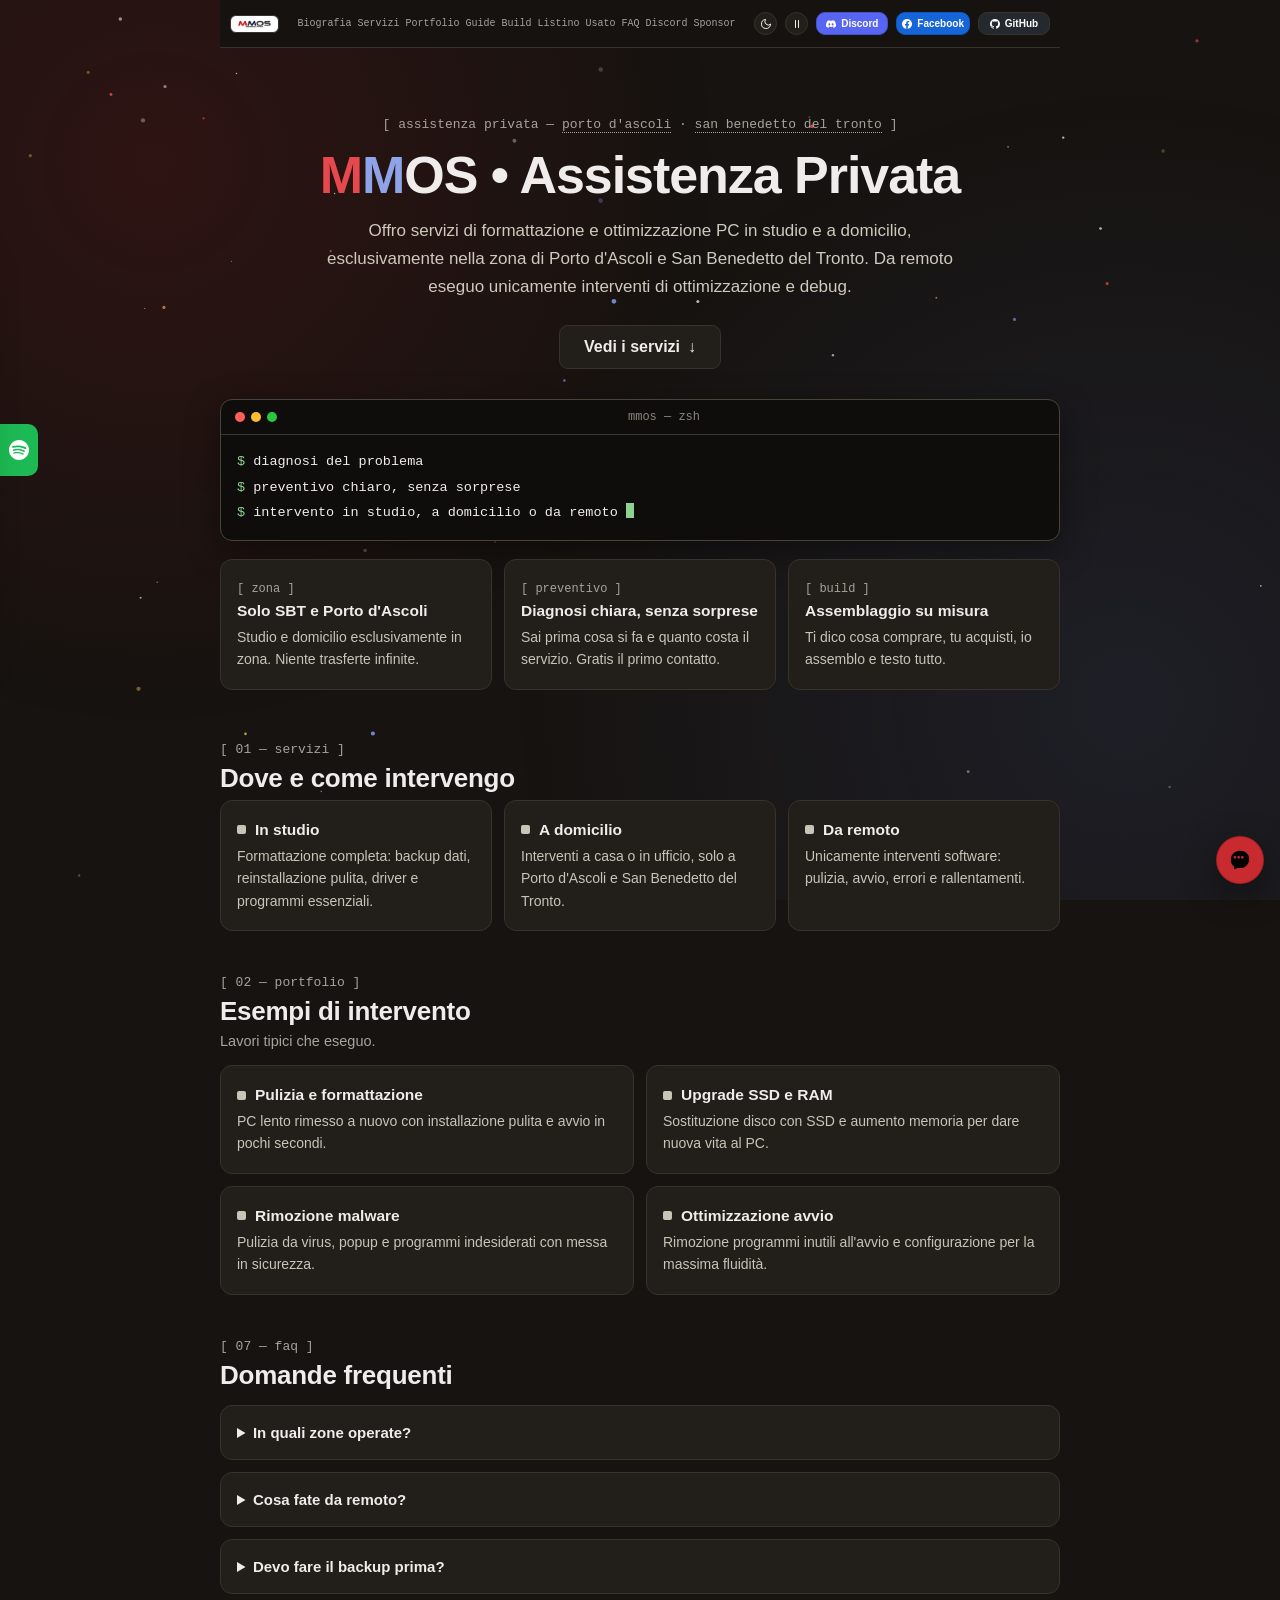
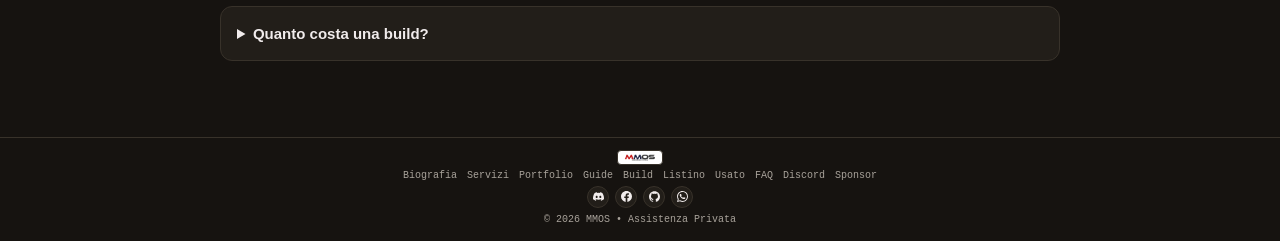
==== index.html @ 2167a946 "Rimuovi sezione Discord da home, resta solo scheda discord.html" ====
<!DOCTYPE html>
<html lang="it">
<head>
  <meta charset="utf-8">
  <meta name="viewport" content="width=device-width, initial-scale=1">
  <meta http-equiv="Content-Security-Policy" content="default-src 'self'; script-src 'self'; style-src 'self' 'unsafe-inline'; img-src 'self' data:; font-src 'self'; connect-src https://text.pollinations.ai; frame-src https://open.spotify.com https://discord.com; object-src 'none'; base-uri 'self'; form-action 'none';">
  <title>MMOS • Assistenza Privata</title>
  <meta name="description" content="Offro servizi di formattazione e ottimizzazione PC in studio e a domicilio, esclusivamente nella zona di Porto d'Ascoli e San Benedetto del Tronto. Da remoto eseguo unicamente interventi di ottimizzazione e debug.">
  <link rel="icon" href="./favicon.ico" sizes="16x16 32x32 48x48">
  <link rel="apple-touch-icon" href="./favicon-180.png">

  <!-- ANTEPRIMA QUANDO CONDIVIDI QUESTO LINK -->
  <meta property="og:type" content="website">
  <meta property="og:locale" content="it_IT">
  <meta property="og:site_name" content="MMOS • Assistenza Privata">
  <meta name="theme-color" content="#161310">
  <meta property="og:title" content="MMOS • Assistenza Privata">
  <meta property="og:description" content="Offro servizi di formattazione e ottimizzazione PC in studio e a domicilio, esclusivamente nella zona di Porto d'Ascoli e San Benedetto del Tronto. Da remoto eseguo unicamente interventi di ottimizzazione e debug.">
  <meta property="og:url" content="https://bytestalker00.github.io/mmos/">
  <meta property="og:image" content="https://bytestalker00.github.io/mmos/og-cover.jpg">
  <meta property="og:image:secure_url" content="https://bytestalker00.github.io/mmos/og-cover.jpg">
  <meta property="og:image:type" content="image/jpeg">
  <meta property="og:image:width" content="1200">
  <meta property="og:image:height" content="630">
  <meta property="og:image:alt" content="Logo MMOS">
  <meta name="twitter:card" content="summary_large_image">
  <meta name="twitter:title" content="MMOS • Assistenza Privata">
  <meta name="twitter:description" content="Offro servizi di formattazione e ottimizzazione PC in studio e a domicilio, esclusivamente nella zona di Porto d'Ascoli e San Benedetto del Tronto. Da remoto eseguo unicamente interventi di ottimizzazione e debug.">
  <meta name="twitter:image" content="https://bytestalker00.github.io/mmos/og-cover.jpg">

  <link rel="canonical" href="https://bytestalker00.github.io/mmos/">
  <style>
    :root {
      --paper:#161310; --card:#221e19; --ink:#f1ecec; --muted:#a8a29a;
      --line:#38322a; --navy:#3d4a7a; --red:#c92a30; --fb:#1877f2;
      --lede:#cfc9bc; --body:#c9c4b8; --navbg:rgba(22,19,16,.93);
      --dot:rgba(255,255,255,.055); --glow1:rgba(210,31,38,.13); --glow2:rgba(61,74,122,.22);
      --tg:#4cc978; --tr:#ff7a7f;
      --m-red:#e5484d; --m-navy:#8fa3e8;
      --term-border:#4a4438; --term-shadow:0 10px 34px rgba(0,0,0,.4);
      --mono:ui-monospace,SFMono-Regular,Menlo,Consolas,monospace;
    }
    [data-theme="light"] {
      --paper:#f4f1ea; --card:#fbfaf7; --ink:#1c1a17; --muted:#6f6a60;
      --line:#e3ded2; --navy:#1b2340; --red:#d21f26;
      --lede:#3d3a34; --body:#4a463f; --navbg:rgba(244,241,234,.93);
      --dot:rgba(28,26,23,.3); --glow1:rgba(210,31,38,.07); --glow2:rgba(27,35,64,.09);
      --tg:#146636; --tr:#c92a30;
      --m-red:#d21f26; --m-navy:#1b2340;
      --term-border:#d5cfbe; --term-shadow:0 10px 28px rgba(28,26,23,.12);
    }
    * { box-sizing:border-box; }
    html { scroll-behavior:smooth; }
    ::selection { background:var(--red); color:#fff; }
    a:focus-visible, summary:focus-visible { outline:2px solid var(--fb); outline-offset:2px; }
    html { background:var(--paper); }
    body { margin:0; background:transparent; color:var(--ink);
      font-family:-apple-system,BlinkMacSystemFont,"Segoe UI",Arial,sans-serif; }
    body::before { content:""; position:fixed; inset:0; z-index:-1; pointer-events:none;
      background:
        radial-gradient(circle at 12% 18%, var(--glow1), transparent 42%),
        radial-gradient(circle at 88% 78%, var(--glow2), transparent 46%); }
    #fx { position:fixed; inset:0; z-index:-1; pointer-events:none; }
    .wrap { max-width:880px; margin:0 auto; padding:0 20px 56px; }
    /* nav */
    nav { display:flex; align-items:center; justify-content:space-between; gap:6px;
      flex-wrap:wrap; row-gap:8px;
      padding:12px 10px; border-bottom:1px solid var(--line);
      position:sticky; top:0; z-index:10; background:var(--navbg);
      backdrop-filter:blur(8px); }
    nav img { height:18px; width:auto; background:#fff; border:1px solid var(--line);
      border-radius:6px; padding:2px 5px; }
    nav a.logo { display:inline-flex; line-height:0; }
    /* hero */
    .hero { text-align:center; padding:56px 0 8px; }
    .eyebrow { font-family:var(--mono); font-size:13px; color:var(--muted); }
    .eyebrow a { color:inherit; text-decoration:none; border-bottom:1px dotted var(--muted); }
    .eyebrow a:hover { color:var(--ink); border-bottom-style:solid; }
    h1 { font-size:clamp(32px,5.5vw,52px); margin:0 0 12px; letter-spacing:-.02em; }
    h1 .m1 { color:var(--m-red); }
    h1 .m2 { color:var(--m-navy); }
    .lede { font-size:17px; line-height:1.65; color:var(--lede); max-width:640px; margin:0 auto 24px; }
    .cta-row { display:flex; gap:10px; justify-content:center; flex-wrap:wrap; }
    .btn { display:inline-flex; align-items:center; gap:8px; background:#1565d8;
      color:#fff; text-decoration:none; font-weight:600; padding:10px 20px;
      border-radius:9px; font-size:15px; border:1px solid #0e56bd; }
    .btn svg { width:17px; height:17px; fill:#fff; }
    .btn.nav { padding:2px 5px; font-size:10px; gap:5px; min-width:72px; justify-content:center; }
    .btn.nav svg { width:10px; height:10px; }
    .btn.discord { background:#5865f2; border-color:#4752c4; }
    .btn.github { background:#24292f; border-color:var(--line); }
    .nav-btns { display:flex; gap:8px; flex-wrap:wrap; justify-content:flex-end; }
    .nav-links { display:none; gap:6px; }
    .nav-links a { font-family:var(--mono); font-size:10px; color:var(--muted); text-decoration:none; }
    .nav-links a:hover { color:var(--ink); }
    .theme-btn { width:23px; height:23px; flex:0 0 auto; display:inline-flex;
      align-items:center; justify-content:center; color:var(--ink);
      background:var(--card); border:1px solid var(--line); border-radius:50%;
      cursor:pointer; padding:0; transition:transform .25s ease, border-color .15s ease, box-shadow .2s ease; }
    .theme-btn:hover { transform:scale(1.18); border-color:var(--fb); box-shadow:0 0 10px rgba(24,119,242,.4); }
    .theme-btn:active { transform:scale(.94); }
    .theme-btn svg { width:12px; height:12px; }
    .theme-btn .icon-sun { display:none; }
    [data-theme="light"] .theme-btn .icon-sun { display:block; }
    [data-theme="light"] .theme-btn .icon-moon { display:none; }
    #fxBtn .icon-pause { display:none; }
    #fxBtn.on .icon-pause { display:block; }
    #fxBtn.on .icon-play { display:none; }
    @media(min-width:1024px){ .nav-links { display:flex; } }
    @media(max-width:640px){
      nav { flex-wrap:nowrap; gap:6px; padding:10px 8px; }
      nav img { height:18px; }
      .nav-btns { gap:6px; flex-wrap:nowrap; }
      .btn.nav { font-size:0; gap:0; padding:5px 6px; min-width:0; }
      .btn.nav svg { width:12px; height:12px; }
    }
    .btn.ghost { background:var(--card); color:var(--ink); border:1px solid var(--line);
      font-size:16px; padding:12px 24px;
      transition:transform .15s ease, border-color .15s ease, box-shadow .2s ease; }
    .btn.ghost:hover { transform:translateY(-2px); border-color:var(--fb); box-shadow:0 6px 18px rgba(0,0,0,.25); }
    .btn.ghost .arr { display:inline-block; transition:transform .2s ease; }
    .btn.ghost:hover .arr { transform:translateY(3px); }
    /* terminal */
    .term { margin:30px auto 0; max-width:100%; background:#0e0d0c; color:#f1ecec;
      border:1px solid var(--term-border); border-radius:12px; overflow:hidden; text-align:left;
      font-family:var(--mono); font-size:13.5px; box-shadow:var(--term-shadow); }
    .term-bar { display:flex; align-items:center; gap:6px; padding:10px 14px; border-bottom:1px solid #3a3636; }
    .dot { width:10px; height:10px; border-radius:50%; }
    .dot:nth-child(1) { background:#ff5f57; }
    .dot:nth-child(2) { background:#febc2e; }
    .dot:nth-child(3) { background:#28c840; }
    .term-title { flex:1; text-align:center; font-size:12px; color:#8a857c; }
    .cursor { display:inline-block; width:8px; height:15px; background:#8fd18f; vertical-align:-2px; }
    html.fx-on .cursor { animation:blink 1.1s steps(1) infinite; }
    @keyframes blink { 50% { opacity:0; } }
    .term pre { margin:0; padding:14px 16px; line-height:1.9; white-space:pre-wrap; }
    .term .p { color:#8fd18f; }
    /* sections */
    section { padding-top:44px; scroll-margin-top:70px; }
    .kicker { font-family:var(--mono); font-size:13px; color:var(--muted); margin:0 0 6px; }
    h2 { font-size:26px; margin:0 0 6px; letter-spacing:-.01em; color:var(--ink); }
    .sec-sub { color:var(--muted); font-size:14.5px; margin:0 0 16px; }
    .grid { display:grid; grid-template-columns:1fr; gap:12px; }
    .strip { margin-top:18px; text-align:left; }
    @media(min-width:640px){ .grid.cols3{ grid-template-columns:1fr 1fr 1fr; }
      .grid.cols2{ grid-template-columns:1fr 1fr; } }
    .tile { background:var(--card); border:1px solid var(--line); border-radius:12px; padding:18px 16px;
      transition:transform .15s ease, border-color .15s ease; }
    .tile:hover { transform:translateY(-2px); border-color:#57503f; }
    .tile .n { font-family:var(--mono); font-size:12px; color:var(--muted); }
    .tile .mk { display:inline-block; width:9px; height:9px; border-radius:2px;
      background:var(--body); flex:0 0 auto; }
    .tile .th { display:flex; align-items:center; gap:9px; margin:2px 0 6px; }
    .tile .th b { margin:0; }
    .lv-g { color:var(--tg); } .lv-r { color:var(--tr); }
    .tile b { display:block; margin:6px 0; font-size:15.5px; color:var(--ink); }
    .tile p, .tile li { font-size:14px; color:var(--body); line-height:1.6; margin:0; }
    .tile p a { color:var(--fb); }
    .tile ul { margin:8px 0 0; padding-left:18px; }
    .price-wrap { overflow-x:auto; }
    .price-table { width:100%; border-collapse:collapse; font-size:13.5px; min-width:480px; }
    .price-table th { font-family:var(--mono); font-size:12px; color:var(--muted);
      text-align:left; padding:8px 10px; border-bottom:1px solid var(--line); }
    .price-table td { padding:9px 10px; border-bottom:1px solid var(--line);
      color:var(--body); vertical-align:top; }
    .price-table tr:last-child td { border-bottom:none; }
    .price-table .num { font-family:var(--mono); white-space:nowrap; text-align:right; color:var(--ink); }
    details.tile summary { cursor:pointer; font-weight:700; font-size:15px; }
    details.tile p { margin-top:8px; }
    footer { margin-top:20px; border-top:1px solid var(--line); }
    .foot-inner { max-width:640px; margin:0 auto; padding:12px 20px 16px;
      text-align:center; font-family:var(--mono); font-size:10px; color:var(--muted); }
    .foot-logo { height:15px; width:auto; background:#fff; border:1px solid var(--line);
      border-radius:4px; padding:1px 5px; vertical-align:middle; }
    .foot-links { display:flex; gap:3px 10px; justify-content:center; flex-wrap:wrap; margin:5px 0; font-size:10px; }
    .foot-links a { color:var(--muted); text-decoration:none; }
    .foot-links a:hover { color:var(--ink); }
    .foot-social { display:flex; gap:6px; justify-content:center; margin-bottom:6px; }
    .soc { width:22px; height:22px; border-radius:50%; display:inline-flex;
      align-items:center; justify-content:center; background:var(--card);
      border:1px solid var(--line); transition:transform .15s ease; }
    .soc:hover { transform:translateY(-2px); }
    .soc svg { width:11px; height:11px; fill:var(--ink); }
    .copy { font-size:10px; }
    .deny { position:fixed; left:50%; bottom:24px; z-index:60;
      transform:translateX(-50%) translateY(12px); opacity:0; pointer-events:none;
      background:#c92a30; color:#fff; font-family:var(--mono); font-size:13px; font-weight:700;
      padding:10px 18px; border-radius:10px; border:1px solid #8f1419;
      box-shadow:var(--term-shadow); transition:opacity .2s ease, transform .2s ease; }
    .deny.show { opacity:1; transform:translateX(-50%) translateY(0); }
    .chat-fab { position:fixed; right:16px; bottom:16px; z-index:42; width:48px; height:48px;
      border-radius:50%; background:var(--red); border:1px solid rgba(0,0,0,.2);
      cursor:pointer; display:flex; align-items:center; justify-content:center;
      box-shadow:var(--term-shadow); }
    .chat-fab svg { width:22px; height:22px; fill:#fff; }
    .chat-panel { position:fixed; right:16px; bottom:76px; z-index:42;
      width:min(330px,calc(100vw - 32px)); max-height:min(560px,78vh);
      display:none; flex-direction:column; overflow:hidden;
      background:var(--card); border:1px solid var(--line); border-radius:14px;
      box-shadow:var(--term-shadow); }
    .chat-panel.open { display:flex; }
    .chat-head { display:flex; align-items:center; gap:8px; padding:12px 14px;
      border-bottom:1px solid var(--line); font-family:var(--mono); font-size:12px;
      color:var(--ink); }
    .chat-head .on { width:8px; height:8px; border-radius:50%; background:#1e9e50; flex:0 0 auto; }
    .chat-head img { height:18px; width:auto; background:#fff; border:1px solid var(--line);
      border-radius:5px; padding:1px 5px; flex:0 0 auto; }
    .chat-head span { flex:1; }
    .chat-x { background:none; border:1px solid var(--line); color:var(--ink);
      border-radius:7px; font-size:12px; padding:2px 8px; cursor:pointer; font-family:var(--mono); }
    .chat-log { padding:10px 12px; overflow-y:auto; display:flex; flex-direction:column; gap:8px; }
    .msg { font-size:13.5px; line-height:1.5; padding:8px 10px; border-radius:10px; max-width:92%; }
    .msg.bot { background:var(--paper); border:1px solid var(--line); color:var(--ink); align-self:flex-start; }
    .msg.user { background:var(--fb); color:#fff; align-self:flex-end; }
    .msg a { color:var(--fb); }
    .msg.user a { color:#fff; }
    .chips { display:flex; gap:6px; flex-wrap:wrap; padding:0 12px 8px; }
    .chip { font-family:var(--mono); font-size:11.5px; background:var(--paper);
      border:1px solid var(--line); color:var(--ink); border-radius:20px;
      padding:4px 10px; cursor:pointer; }
    .chat-in { display:flex; gap:6px; padding:10px 12px; border-top:1px solid var(--line); }
    .chat-in input { flex:1; background:var(--paper); border:1px solid var(--line);
      border-radius:9px; padding:8px 10px; font-size:13.5px; color:var(--ink); font-family:inherit; }
    .chip.wa-btn { display:inline-flex; align-items:center; gap:6px; text-decoration:none; }
    .chip.wa-btn svg { width:12px; height:12px; fill:#25d366; }
    .chat-in button { background:#1565d8; color:#fff; border:1px solid #0e56bd;
      border-radius:9px; padding:8px 12px; font-size:13px; font-weight:700; cursor:pointer; }
    .typing i { display:inline-block; width:6px; height:6px; border-radius:50%;
      background:var(--muted); margin-right:3px; animation:tblink 1s infinite; }
    .typing i:nth-child(2) { animation-delay:.2s; }
    .typing i:nth-child(3) { animation-delay:.4s; margin-right:0; }
    @keyframes tblink { 0%,100% { opacity:.25; } 50% { opacity:1; } }
    @media (prefers-reduced-motion: reduce) { .typing i { animation:none; } }
    @media (max-width:640px) {
      html, body { overflow-x:hidden; overflow-x:clip; }
      .foot-inner { padding:10px 12px 14px; }
      .foot-logo { height:12px; margin-bottom:2px; }
      .foot-links { flex-wrap:nowrap; font-size:8.5px; gap:2px 6px; }
      .foot-links a { white-space:nowrap; }
      .soc { width:20px; height:20px; }
      .soc svg { width:10px; height:10px; }
      .copy { font-size:9px; }
    }
    @media (max-width:480px) {
      .chat-fab { right:12px; bottom:12px; }
      .chat-panel { left:8px; right:8px; bottom:68px; width:auto; max-height:70vh; }
    }
    .music-tab { position:fixed; left:0; top:50%; transform:translateY(-50%); z-index:40;
      width:38px; height:52px; background:#1db954; border:none; border-radius:0 10px 10px 0;
      cursor:pointer; display:flex; align-items:center; justify-content:center; color:#fff; }
    .music-tab svg { width:20px; height:20px; }
    .music-panel { position:fixed; left:0; top:50%; transform:translate(-105%,-50%);
      transition:transform .32s ease; z-index:41; background:var(--card);
      border:1px solid var(--line); border-left:none; border-radius:0 16px 16px 0;
      padding:14px 14px 12px; width:min(380px,92vw); box-shadow:var(--term-shadow); }
    .music-panel.open { transform:translate(0,-50%); }
    .music-head { display:flex; align-items:center; gap:8px;
      font-family:var(--mono); font-size:12px; color:var(--muted); margin-bottom:10px; }
    .music-head svg { width:16px; height:16px; fill:#1db954; flex:0 0 auto; }
    .music-head span { flex:1; }
    .music-close { background:none; border:1px solid var(--line); color:var(--ink);
      border-radius:7px; font-size:12px; padding:3px 10px; cursor:pointer; font-family:var(--mono); }
    .music-close:hover { border-color:#57503f; }
    .music-panel iframe { display:block; border:0; }
    .discord-wrap { display:flex; justify-content:center; margin-top:14px; }
    .discord-wrap iframe { border:0; border-radius:12px; max-width:100%; background:var(--card); }
  </style>
</head>
<body>
  <canvas id="fx" aria-hidden="true"></canvas>
  <div class="wrap">
    <nav>
      <a class="logo" href="./" aria-label="MMOS - ricarica la pagina"><img src="./logo-cropped.png" alt="MMOS" width="152" height="50"></a>
      <div class="nav-links">
        <a href="bio.html">Biografia</a>
        <a href="./#servizi">Servizi</a>
        <a href="./#portfolio">Portfolio</a>
        <a href="guide.html">Guide</a>
        <a href="build.html">Build</a>
        <a href="listino.html">Listino</a>
        <a href="usato.html">Usato</a>
        <a href="./#faq">FAQ</a>
        <a href="discord.html">Discord</a>
        <a href="sponsor.html">Sponsor</a>
      </div>
      <div class="nav-btns">
        <button class="theme-btn" id="themeBtn" type="button" aria-label="Passa al tema chiaro" title="Cambia tema"><svg class="icon-moon" viewBox="0 0 24 24" fill="none" stroke="currentColor" stroke-width="2" stroke-linecap="round" stroke-linejoin="round" aria-hidden="true"><path d="M21 12.79A9 9 0 1 1 11.21 3 7 7 0 0 0 21 12.79z"/></svg><svg class="icon-sun" viewBox="0 0 24 24" fill="none" stroke="currentColor" stroke-width="2" stroke-linecap="round" stroke-linejoin="round" aria-hidden="true"><circle cx="12" cy="12" r="5"/><line x1="12" y1="1" x2="12" y2="3"/><line x1="12" y1="21" x2="12" y2="23"/><line x1="4.22" y1="4.22" x2="5.64" y2="5.64"/><line x1="18.36" y1="18.36" x2="19.78" y2="19.78"/><line x1="1" y1="12" x2="3" y2="12"/><line x1="21" y1="12" x2="23" y2="12"/><line x1="4.22" y1="19.78" x2="5.64" y2="18.36"/><line x1="18.36" y1="5.64" x2="19.78" y2="4.22"/></svg></button>
        <button class="theme-btn" id="fxBtn" type="button" aria-label="Anima sfondo" title="Anima sfondo"><svg class="icon-play" viewBox="0 0 24 24" fill="currentColor" aria-hidden="true"><polygon points="6 4 20 12 6 20"/></svg><svg class="icon-pause" viewBox="0 0 24 24" fill="none" stroke="currentColor" stroke-width="2" stroke-linecap="round" aria-hidden="true"><line x1="9" y1="5" x2="9" y2="19"/><line x1="15" y1="5" x2="15" y2="19"/></svg></button>
      <a class="btn nav discord" href="https://discord.gg/v6fb4zrPfK" title="Discord"><svg viewBox="0 0 24 24" aria-hidden="true"><path d="M20.317 4.37a19.791 19.791 0 00-4.885-1.515.074.074 0 00-.079.037c-.21.375-.444.865-.608 1.25a18.27 18.27 0 00-5.487 0 12.64 12.64 0 00-.617-1.25.077.077 0 00-.079-.037A19.736 19.736 0 003.677 4.37a.07.07 0 00-.032.027C.533 9.046-.319 13.58.099 18.058a.082.082 0 00.031.056 19.9 19.9 0 005.993 3.03.078.078 0 00.084-.028c.462-.63.873-1.295 1.226-1.994a.076.076 0 00-.042-.106 13.107 13.107 0 01-1.872-.892.077.077 0 01-.008-.128c.126-.094.252-.192.372-.291a.074.074 0 01.078-.01c3.928 1.793 8.18 1.793 12.062 0a.074.074 0 01.078.009c.12.099.246.198.373.292a.077.077 0 01-.006.128 12.3 12.3 0 01-1.873.891.077.077 0 00-.041.107c.36.698.772 1.363 1.225 1.993a.076.076 0 00.084.029 19.84 19.84 0 006.002-3.03.077.077 0 00.032-.055c.5-5.177-.838-9.674-3.549-13.66a.061.061 0 00-.031-.029zM8.02 15.331c-1.182 0-2.157-1.085-2.157-2.419 0-1.333.956-2.419 2.157-2.419 1.211 0 2.176 1.095 2.157 2.419 0 1.333-.956 2.419-2.157 2.419zm7.975 0c-1.182 0-2.157-1.085-2.157-2.419 0-1.333.955-2.419 2.157-2.419 1.211 0 2.176 1.095 2.157 2.419 0 1.333-.946 2.419-2.157 2.419z"/></svg>Discord</a>
      <a class="btn nav" href="https://www.facebook.com/profile.php?id=61594506196534" title="Facebook"><svg viewBox="0 0 24 24" aria-hidden="true"><path d="M24 12.073c0-6.627-5.373-12-12-12s-12 5.373-12 12c0 5.99 4.388 10.954 10.125 11.854v-8.385H7.078v-3.47h3.047V9.43c0-3.007 1.792-4.669 4.533-4.669 1.312 0 2.686.235 2.686.235v2.953H15.83c-1.491 0-1.956.925-1.956 1.874v2.25h3.328l-.532 3.47h-2.796v8.385C19.612 23.027 24 18.062 24 12.073z"/></svg>Facebook</a>
      <a class="btn nav github" href="https://github.com/ByteStalker00" title="GitHub"><svg viewBox="0 0 24 24" aria-hidden="true"><path d="M12 .297c-6.63 0-12 5.373-12 12 0 5.303 3.438 9.8 8.205 11.385.6.113.82-.258.82-.577 0-.285-.01-1.04-.015-2.04-3.338.724-4.042-1.61-4.042-1.61C4.422 18.07 3.633 17.7 3.633 17.7c-1.087-.744.084-.729.084-.729 1.205.084 1.838 1.236 1.838 1.236 1.07 1.835 2.809 1.305 3.495.998.108-.776.417-1.305.76-1.605-2.665-.3-5.466-1.332-5.466-5.93 0-1.31.465-2.38 1.235-3.22-.135-.303-.54-1.523.105-3.176 0 0 1.005-.322 3.3 1.23.96-.267 1.98-.399 3-.405 1.02.006 2.04.138 3 .405 2.28-1.552 3.285-1.23 3.285-1.23.645 1.653.24 2.873.12 3.176.765.84 1.23 1.91 1.23 3.22 0 4.61-2.805 5.625-5.475 5.92.42.36.81 1.096.81 2.22 0 1.606-.015 2.896-.015 3.286 0 .315.21.69.825.57C20.565 22.092 24 17.592 24 12.297c0-6.627-5.373-12-12-12"/></svg>GitHub</a>
      </div>
    </nav>

    <main id="contenuto">
    <div class="hero">
      <p class="eyebrow">[ assistenza privata — <a href="https://www.google.com/maps/search/?api=1&amp;query=Porto+d%27Ascoli+San+Benedetto+del+Tronto" target="_blank" rel="noopener">porto d'ascoli</a> · <a href="https://www.google.com/maps/search/?api=1&amp;query=San+Benedetto+del+Tronto" target="_blank" rel="noopener">san benedetto del tronto</a> ]</p>
      <h1><span class="m1">M</span><span class="m2">M</span>OS • Assistenza Privata</h1>
      <p class="lede">Offro servizi di formattazione e ottimizzazione PC in studio e a domicilio, esclusivamente nella zona di Porto d'Ascoli e San Benedetto del Tronto. Da remoto eseguo unicamente interventi di ottimizzazione e debug.</p>
      <div class="cta-row">
        <a class="btn ghost" href="./#servizi">Vedi i servizi <span class="arr" aria-hidden="true">↓</span></a>
      </div>
      <div class="term" aria-hidden="true">
        <div class="term-bar"><span class="dot"></span><span class="dot"></span><span class="dot"></span><span class="term-title">mmos — zsh</span></div>
<pre><span class="p">$</span> diagnosi del problema
<span class="p">$</span> preventivo chiaro, senza sorprese
<span class="p">$</span> intervento in studio, a domicilio o da remoto <span class="cursor"></span></pre>
      </div>
      <div class="grid cols3 strip">
        <div class="tile"><span class="n">[ zona ]</span><b>Solo SBT e Porto d'Ascoli</b><p>Studio e domicilio esclusivamente in zona. Niente trasferte infinite.</p></div>
        <div class="tile"><span class="n">[ preventivo ]</span><b>Diagnosi chiara, senza sorprese</b><p>Sai prima cosa si fa e quanto costa il servizio. Gratis il primo contatto.</p></div>
        <div class="tile"><span class="n">[ build ]</span><b>Assemblaggio su misura</b><p>Ti dico cosa comprare, tu acquisti, io assemblo e testo tutto.</p></div>
      </div>
    </div>

    <section id="servizi">
      <p class="kicker">[ 01 — servizi ]</p>
      <h2>Dove e come intervengo</h2>
      <div class="grid cols3">
        <div class="tile"><div class="th"><span class="mk" aria-hidden="true"></span><b>In studio</b></div><p>Formattazione completa: backup dati, reinstallazione pulita, driver e programmi essenziali.</p></div>
        <div class="tile"><div class="th"><span class="mk" aria-hidden="true"></span><b>A domicilio</b></div><p>Interventi a casa o in ufficio, solo a Porto d'Ascoli e San Benedetto del Tronto.</p></div>
        <div class="tile"><div class="th"><span class="mk" aria-hidden="true"></span><b>Da remoto</b></div><p>Unicamente interventi software: pulizia, avvio, errori e rallentamenti.</p></div>
      </div>
    </section>

    <section id="portfolio">
      <p class="kicker">[ 02 — portfolio ]</p>
      <h2>Esempi di intervento</h2>
      <p class="sec-sub">Lavori tipici che eseguo.</p>
      <div class="grid cols2">
        <div class="tile"><div class="th"><span class="mk" aria-hidden="true"></span><b>Pulizia e formattazione</b></div><p>PC lento rimesso a nuovo con installazione pulita e avvio in pochi secondi.</p></div>
        <div class="tile"><div class="th"><span class="mk" aria-hidden="true"></span><b>Upgrade SSD e RAM</b></div><p>Sostituzione disco con SSD e aumento memoria per dare nuova vita al PC.</p></div>
        <div class="tile"><div class="th"><span class="mk" aria-hidden="true"></span><b>Rimozione malware</b></div><p>Pulizia da virus, popup e programmi indesiderati con messa in sicurezza.</p></div>
        <div class="tile"><div class="th"><span class="mk" aria-hidden="true"></span><b>Ottimizzazione avvio</b></div><p>Rimozione programmi inutili all'avvio e configurazione per la massima fluidità.</p></div>
      </div>
    </section>

    

    

    

    

    <section id="faq">
      <p class="kicker">[ 07 — faq ]</p>
      <h2>Domande frequenti</h2>
      <div class="grid" style="margin-top:14px;">
        <details class="tile"><summary>In quali zone operate?</summary><p>Solo Porto d'Ascoli e San Benedetto del Tronto per studio e domicilio; da remoto ovunque, ma solo ottimizzazione e debug.</p></details>
        <details class="tile"><summary>Cosa fate da remoto?</summary><p>Unicamente interventi software: pulizia, ottimizzazione avvio, risoluzione errori e rallentamenti. Niente formattazioni a distanza.</p></details>
        <details class="tile"><summary>Devo fare il backup prima?</summary><p>Sì, sempre. Se non sai come farlo, lo facciamo insieme prima dell'intervento.</p></details>
        <details class="tile"><summary>Quanto costa una build?</summary><p>Essendo un privato non vendo componenti: ti consiglio io quali articoli acquistare, tu li compri, e io li assemblo con installazione di OS, driver, ottimizzazione e test finali. Paghi solo il servizio: contattami su <a href="https://www.facebook.com/profile.php?id=61594506196534" target="_blank" rel="noopener">Facebook</a> per un preventivo senza impegno.</p></details>
      </div>
    </section>
    </main>

  </div>
  <footer>
    <div class="foot-inner">
      <img class="foot-logo" src="./logo-cropped.png" alt="MMOS" width="102" height="34">
      <div class="foot-links">
        <a href="bio.html">Biografia</a>
        <a href="./#servizi">Servizi</a>
        <a href="./#portfolio">Portfolio</a>
        <a href="guide.html">Guide</a>
        <a href="build.html">Build</a>
        <a href="listino.html">Listino</a>
        <a href="usato.html">Usato</a>
        <a href="./#faq">FAQ</a>
        <a href="discord.html">Discord</a>
        <a href="sponsor.html">Sponsor</a>
      </div>
      <div class="foot-social">
        <a class="soc" href="https://discord.gg/v6fb4zrPfK" aria-label="Discord" title="Discord"><svg viewBox="0 0 24 24" aria-hidden="true"><path d="M20.317 4.37a19.791 19.791 0 00-4.885-1.515.074.074 0 00-.079.037c-.21.375-.444.865-.608 1.25a18.27 18.27 0 00-5.487 0 12.64 12.64 0 00-.617-1.25.077.077 0 00-.079-.037A19.736 19.736 0 003.677 4.37a.07.07 0 00-.032.027C.533 9.046-.319 13.58.099 18.058a.082.082 0 00.031.056 19.9 19.9 0 005.993 3.03.078.078 0 00.084-.028c.462-.63.873-1.295 1.226-1.994a.076.076 0 00-.042-.106 13.107 13.107 0 01-1.872-.892.077.077 0 01-.008-.128c.126-.094.252-.192.372-.291a.074.074 0 01.078-.01c3.928 1.793 8.18 1.793 12.062 0a.074.074 0 01.078.009c.12.099.246.198.373.292a.077.077 0 01-.006.128 12.3 12.3 0 01-1.873.891.077.077 0 00-.041.107c.36.698.772 1.363 1.225 1.993a.076.076 0 00.084.029 19.84 19.84 0 006.002-3.03.077.077 0 00.032-.055c.5-5.177-.838-9.674-3.549-13.66a.061.061 0 00-.031-.029zM8.02 15.331c-1.182 0-2.157-1.085-2.157-2.419 0-1.333.956-2.419 2.157-2.419 1.211 0 2.176 1.095 2.157 2.419 0 1.333-.956 2.419-2.157 2.419zm7.975 0c-1.182 0-2.157-1.085-2.157-2.419 0-1.333.955-2.419 2.157-2.419 1.211 0 2.176 1.095 2.157 2.419 0 1.333-.946 2.419-2.157 2.419z"/></svg></a>
        <a class="soc" href="https://www.facebook.com/profile.php?id=61594506196534" aria-label="Facebook" title="Facebook"><svg viewBox="0 0 24 24" aria-hidden="true"><path d="M24 12.073c0-6.627-5.373-12-12-12s-12 5.373-12 12c0 5.99 4.388 10.954 10.125 11.854v-8.385H7.078v-3.47h3.047V9.43c0-3.007 1.792-4.669 4.533-4.669 1.312 0 2.686.235 2.686.235v2.953H15.83c-1.491 0-1.956.925-1.956 1.874v2.25h3.328l-.532 3.47h-2.796v8.385C19.612 23.027 24 18.062 24 12.073z"/></svg></a>
        <a class="soc" href="https://github.com/ByteStalker00" aria-label="GitHub" title="GitHub"><svg viewBox="0 0 24 24" aria-hidden="true"><path d="M12 .297c-6.63 0-12 5.373-12 12 0 5.303 3.438 9.8 8.205 11.385.6.113.82-.258.82-.577 0-.285-.01-1.04-.015-2.04-3.338.724-4.042-1.61-4.042-1.61C4.422 18.07 3.633 17.7 3.633 17.7c-1.087-.744.084-.729.084-.729 1.205.084 1.838 1.236 1.838 1.236 1.07 1.835 2.809 1.305 3.495.998.108-.776.417-1.305.76-1.605-2.665-.3-5.466-1.332-5.466-5.93 0-1.31.465-2.38 1.235-3.22-.135-.303-.54-1.523.105-3.176 0 0 1.005-.322 3.3 1.23.96-.267 1.98-.399 3-.405 1.02.006 2.04.138 3 .405 2.28-1.552 3.285-1.23 3.285-1.23.645 1.653.24 2.873.12 3.176.765.84 1.23 1.91 1.23 3.22 0 4.61-2.805 5.625-5.475 5.92.42.36.81 1.096.81 2.22 0 1.606-.015 2.896-.015 3.286 0 .315.21.69.825.57C20.565 22.092 24 17.592 24 12.297c0-6.627-5.373-12-12-12"/></svg></a>
        <a class="soc" href="https://wa.me/393755236202" target="_blank" rel="noopener" aria-label="WhatsApp" title="WhatsApp"><svg viewBox="0 0 24 24" aria-hidden="true"><path d="M17.472 14.382c-.297-.149-1.758-.867-2.03-.967-.273-.099-.471-.148-.67.15-.197.297-.767.966-.94 1.164-.173.199-.347.223-.644.075-.297-.15-1.255-.463-2.39-1.475-.883-.788-1.48-1.761-1.653-2.059-.173-.297-.018-.458.13-.606.134-.133.298-.347.446-.52.149-.174.198-.298.298-.497.099-.198.05-.371-.025-.52-.075-.149-.669-1.612-.916-2.207-.242-.579-.487-.5-.669-.51-.173-.008-.371-.01-.57-.01-.198 0-.52.074-.792.372-.272.297-1.04 1.016-1.04 2.479 0 1.462 1.065 2.875 1.213 3.074.149.198 2.096 3.2 5.077 4.487.709.306 1.262.489 1.694.625.712.227 1.36.195 1.871.118.571-.085 1.758-.719 2.006-1.413.248-.694.248-1.289.173-1.413-.074-.124-.272-.198-.57-.347m-5.421 7.403h-.004a9.87 9.87 0 01-5.031-1.378l-.361-.214-3.741.982.998-3.648-.235-.374a9.86 9.86 0 01-1.51-5.26c.001-5.45 4.436-9.884 9.888-9.884 2.64 0 5.122 1.03 6.988 2.898a9.825 9.825 0 012.893 6.994c-.003 5.45-4.437 9.884-9.885 9.884m8.413-18.297A11.815 11.815 0 0012.05 0C5.495 0 .16 5.335.157 11.892c0 2.096.547 4.142 1.588 5.945L.057 24l6.305-1.654a11.882 11.882 0 005.683 1.448h.005c6.554 0 11.89-5.335 11.893-11.893a11.821 11.821 0 00-3.48-8.413z"/></svg></a>
      </div>
      <div class="copy">© 2026 MMOS • Assistenza Privata</div>
    </div>
  </footer>
  <button class="chat-fab" id="chatFab" type="button" aria-label="Apri assistente" aria-expanded="false" title="Assistente"><svg viewBox="0 0 24 24" aria-hidden="true"><path d="M12 2C6.36 2 2 6.13 2 11.7c0 2.91 1.19 5.44 3.14 7.17.16.18.25.43.25.68l.05 1.69c0 .51.55.85 1.03.6l1.99-.95c.17-.08.36-.12.55-.12H12c5.64 0 10-4.13 10-9.7S17.64 2 12 2zm-5.5 8.5A1.5 1.5 0 1 1 8 9a1.5 1.5 0 0 1-1.5 1.5zm4 0A1.5 1.5 0 1 1 12 9a1.5 1.5 0 0 1-1.5 1.5zm4 0A1.5 1.5 0 1 1 16 9a1.5 1.5 0 0 1-1.5 1.5z" fill="currentColor"/></svg></button>
  <div class="chat-panel" id="chatPanel" role="dialog" aria-label="Assistente MMOS">
    <div class="chat-head"><span class="on"></span><img src="./logo-cropped.png" alt="MMOS" width="60" height="20"><span>mmos assistant</span><button class="chat-x" id="chatClose" type="button">chiudi</button></div>
    <div class="chat-log" id="chatLog"></div>
    <div class="chips" id="chatChips"><a class="chip wa-btn" id="chatWa" href="https://wa.me/393755236202?text=Ciao%20MMOS!%20Vorrei%20un%20preventivo." target="_blank" rel="noopener"><svg viewBox="0 0 24 24" fill="currentColor" aria-hidden="true"><path d="M17.472 14.382c-.297-.149-1.758-.867-2.03-.967-.273-.099-.471-.148-.67.15-.197.297-.767.966-.94 1.164-.173.199-.347.223-.644.075-.297-.15-1.255-.463-2.39-1.475-.883-.788-1.48-1.761-1.653-2.059-.173-.297-.018-.458.13-.606.134-.133.298-.347.446-.52.149-.174.198-.298.298-.497.099-.198.05-.371-.025-.52-.075-.149-.669-1.612-.916-2.207-.242-.579-.487-.5-.669-.51-.173-.008-.371-.01-.57-.01-.198 0-.52.074-.792.372-.272.297-1.04 1.016-1.04 2.479 0 1.462 1.065 2.875 1.213 3.074.149.198 2.096 3.2 5.077 4.487.709.306 1.262.489 1.694.625.712.227 1.36.195 1.871.118.571-.085 1.758-.719 2.006-1.413.248-.694.248-1.289.173-1.413-.074-.124-.272-.198-.57-.347m-5.421 7.403h-.004a9.87 9.87 0 01-5.031-1.378l-.361-.214-3.741.982.998-3.648-.235-.374a9.86 9.86 0 01-1.51-5.26c.001-5.45 4.436-9.884 9.888-9.884 2.64 0 5.122 1.03 6.988 2.898a9.825 9.825 0 012.893 6.994c-.003 5.45-4.437 9.884-9.885 9.884m8.413-18.297A11.815 11.815 0 0012.05 0C5.495 0 .16 5.335.157 11.892c0 2.096.547 4.142 1.588 5.945L.057 24l6.305-1.654a11.882 11.882 0 005.683 1.448h.005c6.554 0 11.89-5.335 11.893-11.893a11.821 11.821 0 00-3.48-8.413z"/></svg>WhatsApp</a></div>
    <form class="chat-in" id="chatForm"><input id="chatInput" type="text" placeholder="Scrivi una domanda…" autocomplete="off" aria-label="Scrivi una domanda"><button type="submit">→</button></form>
  </div>
  <button class="music-tab" id="musicTab" type="button" aria-label="Apri playlist" aria-expanded="false" title="Playlist"><svg viewBox="0 0 24 24" fill="currentColor" aria-hidden="true"><path d="M12 0C5.4 0 0 5.4 0 12s5.4 12 12 12 12-5.4 12-12S18.66 0 12 0zm5.521 17.34c-.24.359-.66.48-1.021.24-2.82-1.74-6.36-2.101-10.561-1.141-.418.122-.779-.179-.899-.539-.12-.421.18-.78.54-.9 4.56-1.021 8.52-.6 11.64 1.32.42.18.479.659.301 1.02zm1.44-3.3c-.301.42-.841.6-1.262.3-3.239-1.98-8.159-2.58-11.939-1.38-.479.12-1.02-.12-1.14-.6-.12-.48.12-1.021.6-1.141C9.6 9.9 15 10.561 18.72 12.84c.361.181.54.78.241 1.2zm.12-3.36C15.24 8.4 8.82 8.16 5.16 9.301c-.6.179-1.2-.181-1.38-.721-.18-.601.18-1.2.72-1.381 4.26-1.26 11.28-1.02 15.721 1.621.539.36.719 1.02.419 1.56-.299.421-1.02.599-1.559.3z"/></svg></button>
  <aside class="music-panel" id="musicPanel" aria-label="Playlist Spotify">
    <div class="music-head"><svg viewBox="0 0 24 24" aria-hidden="true"><path d="M12 0C5.4 0 0 5.4 0 12s5.4 12 12 12 12-5.4 12-12S18.66 0 12 0zm5.521 17.34c-.24.359-.66.48-1.021.24-2.82-1.74-6.36-2.101-10.561-1.141-.418.122-.779-.179-.899-.539-.12-.421.18-.78.54-.9 4.56-1.021 8.52-.6 11.64 1.32.42.18.479.659.301 1.02zm1.44-3.3c-.301.42-.841.6-1.262.3-3.239-1.98-8.159-2.58-11.939-1.38-.479.12-1.02-.12-1.14-.6-.12-.48.12-1.021.6-1.141C9.6 9.9 15 10.561 18.72 12.84c.361.181.54.78.241 1.2zm.12-3.36C15.24 8.4 8.82 8.16 5.16 9.301c-.6.179-1.2-.181-1.38-.721-.18-.601.18-1.2.72-1.381 4.26-1.26 11.28-1.02 15.721 1.621.539.36.719 1.02.419 1.56-.299.421-1.02.599-1.559.3z"/></svg><span>[ mmos • playlist ]</span><button class="music-close" id="musicClose" type="button">chiudi</button></div>
    <iframe data-testid="embed-iframe" title="Playlist Spotify MMOS" style="border:0;border-radius:12px" data-spotify="1" width="100%" height="352" allow="autoplay; clipboard-write; encrypted-media; fullscreen; picture-in-picture" loading="lazy"></iframe>
  </aside>
  <script src="./mmos.js?v=10" defer></script>
</body>
</html>
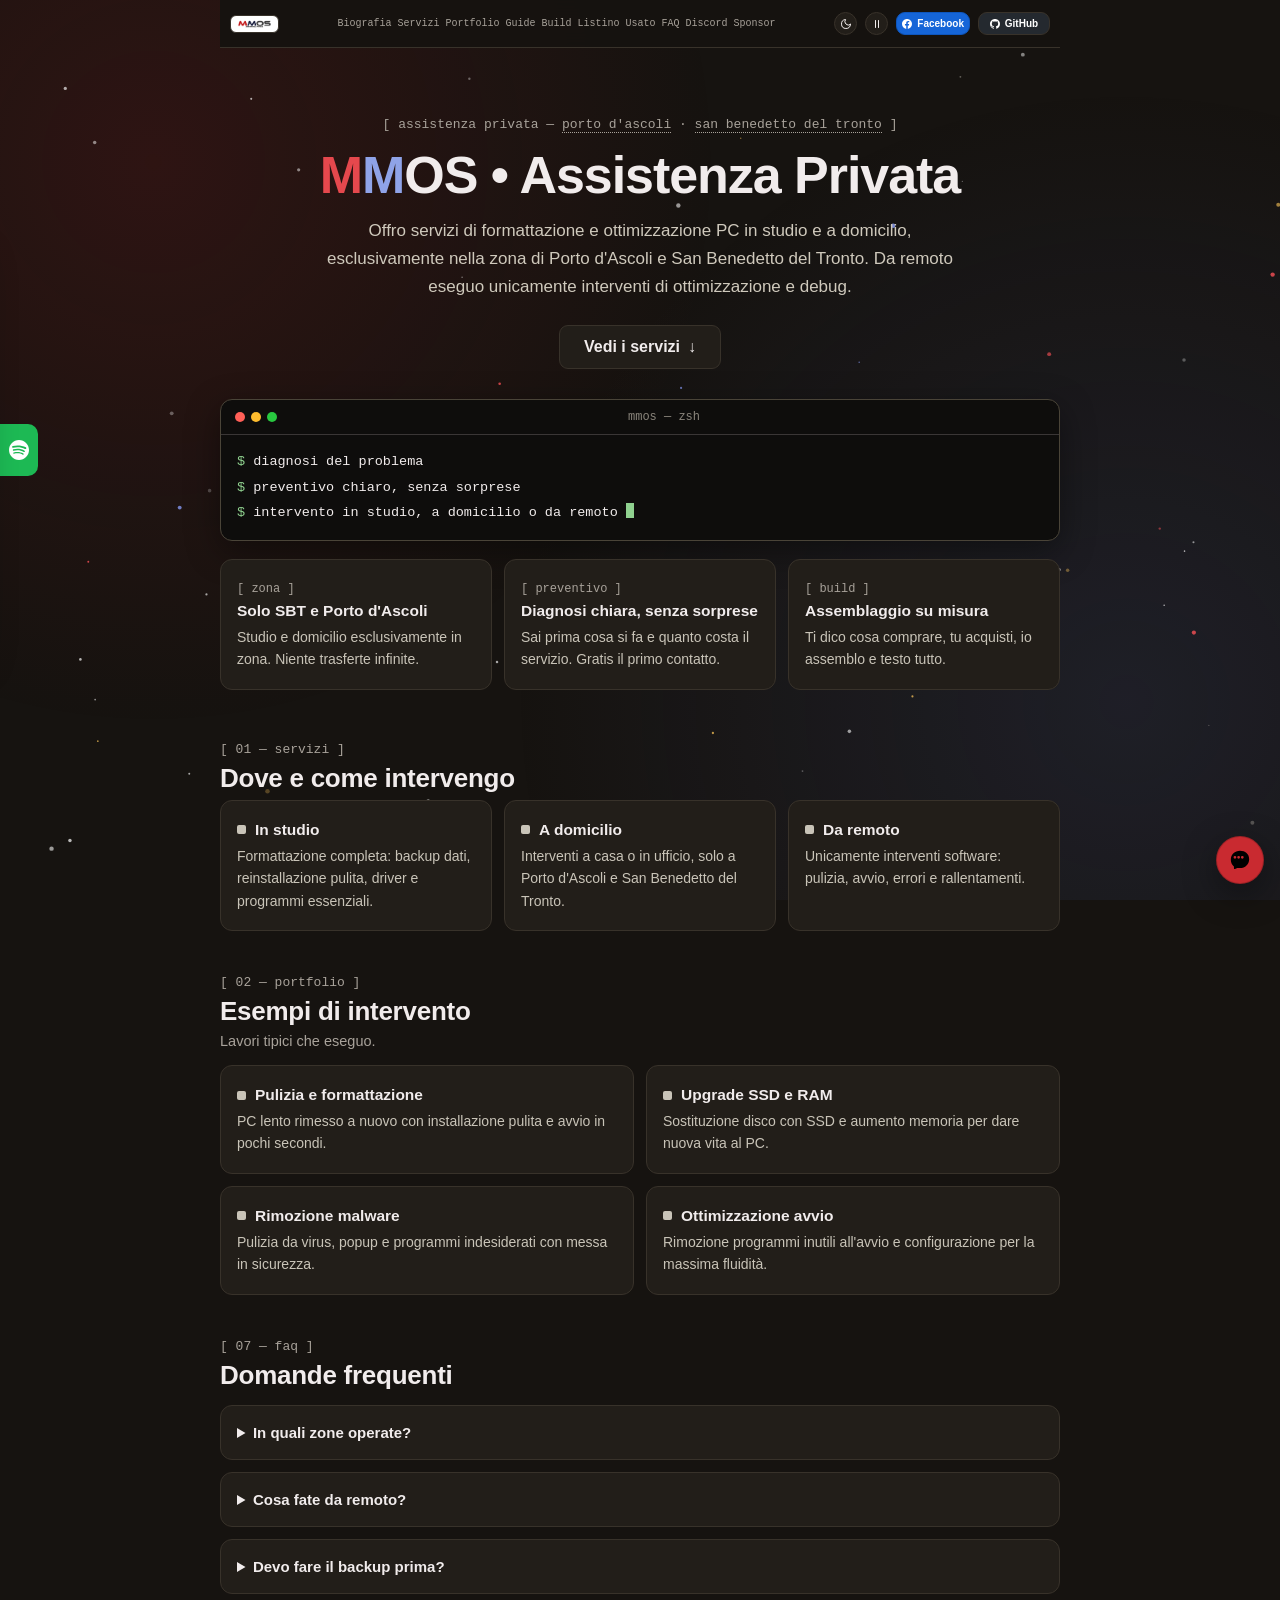
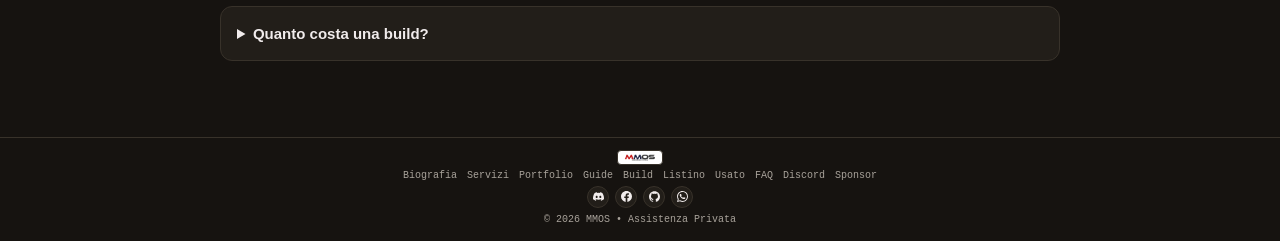
==== commit a3f4d25f: "Navbar: rimosso tasto Discord, restano Facebook e GitHub" ====
--- a/index.html
+++ b/index.html
@@ -286,7 +286,6 @@
       <div class="nav-btns">
         <button class="theme-btn" id="themeBtn" type="button" aria-label="Passa al tema chiaro" title="Cambia tema"><svg class="icon-moon" viewBox="0 0 24 24" fill="none" stroke="currentColor" stroke-width="2" stroke-linecap="round" stroke-linejoin="round" aria-hidden="true"><path d="M21 12.79A9 9 0 1 1 11.21 3 7 7 0 0 0 21 12.79z"/></svg><svg class="icon-sun" viewBox="0 0 24 24" fill="none" stroke="currentColor" stroke-width="2" stroke-linecap="round" stroke-linejoin="round" aria-hidden="true"><circle cx="12" cy="12" r="5"/><line x1="12" y1="1" x2="12" y2="3"/><line x1="12" y1="21" x2="12" y2="23"/><line x1="4.22" y1="4.22" x2="5.64" y2="5.64"/><line x1="18.36" y1="18.36" x2="19.78" y2="19.78"/><line x1="1" y1="12" x2="3" y2="12"/><line x1="21" y1="12" x2="23" y2="12"/><line x1="4.22" y1="19.78" x2="5.64" y2="18.36"/><line x1="18.36" y1="5.64" x2="19.78" y2="4.22"/></svg></button>
         <button class="theme-btn" id="fxBtn" type="button" aria-label="Anima sfondo" title="Anima sfondo"><svg class="icon-play" viewBox="0 0 24 24" fill="currentColor" aria-hidden="true"><polygon points="6 4 20 12 6 20"/></svg><svg class="icon-pause" viewBox="0 0 24 24" fill="none" stroke="currentColor" stroke-width="2" stroke-linecap="round" aria-hidden="true"><line x1="9" y1="5" x2="9" y2="19"/><line x1="15" y1="5" x2="15" y2="19"/></svg></button>
-      <a class="btn nav discord" href="https://discord.gg/v6fb4zrPfK" title="Discord"><svg viewBox="0 0 24 24" aria-hidden="true"><path d="M20.317 4.37a19.791 19.791 0 00-4.885-1.515.074.074 0 00-.079.037c-.21.375-.444.865-.608 1.25a18.27 18.27 0 00-5.487 0 12.64 12.64 0 00-.617-1.25.077.077 0 00-.079-.037A19.736 19.736 0 003.677 4.37a.07.07 0 00-.032.027C.533 9.046-.319 13.58.099 18.058a.082.082 0 00.031.056 19.9 19.9 0 005.993 3.03.078.078 0 00.084-.028c.462-.63.873-1.295 1.226-1.994a.076.076 0 00-.042-.106 13.107 13.107 0 01-1.872-.892.077.077 0 01-.008-.128c.126-.094.252-.192.372-.291a.074.074 0 01.078-.01c3.928 1.793 8.18 1.793 12.062 0a.074.074 0 01.078.009c.12.099.246.198.373.292a.077.077 0 01-.006.128 12.3 12.3 0 01-1.873.891.077.077 0 00-.041.107c.36.698.772 1.363 1.225 1.993a.076.076 0 00.084.029 19.84 19.84 0 006.002-3.03.077.077 0 00.032-.055c.5-5.177-.838-9.674-3.549-13.66a.061.061 0 00-.031-.029zM8.02 15.331c-1.182 0-2.157-1.085-2.157-2.419 0-1.333.956-2.419 2.157-2.419 1.211 0 2.176 1.095 2.157 2.419 0 1.333-.956 2.419-2.157 2.419zm7.975 0c-1.182 0-2.157-1.085-2.157-2.419 0-1.333.955-2.419 2.157-2.419 1.211 0 2.176 1.095 2.157 2.419 0 1.333-.946 2.419-2.157 2.419z"/></svg>Discord</a>
       <a class="btn nav" href="https://www.facebook.com/profile.php?id=61594506196534" title="Facebook"><svg viewBox="0 0 24 24" aria-hidden="true"><path d="M24 12.073c0-6.627-5.373-12-12-12s-12 5.373-12 12c0 5.99 4.388 10.954 10.125 11.854v-8.385H7.078v-3.47h3.047V9.43c0-3.007 1.792-4.669 4.533-4.669 1.312 0 2.686.235 2.686.235v2.953H15.83c-1.491 0-1.956.925-1.956 1.874v2.25h3.328l-.532 3.47h-2.796v8.385C19.612 23.027 24 18.062 24 12.073z"/></svg>Facebook</a>
       <a class="btn nav github" href="https://github.com/ByteStalker00" title="GitHub"><svg viewBox="0 0 24 24" aria-hidden="true"><path d="M12 .297c-6.63 0-12 5.373-12 12 0 5.303 3.438 9.8 8.205 11.385.6.113.82-.258.82-.577 0-.285-.01-1.04-.015-2.04-3.338.724-4.042-1.61-4.042-1.61C4.422 18.07 3.633 17.7 3.633 17.7c-1.087-.744.084-.729.084-.729 1.205.084 1.838 1.236 1.838 1.236 1.07 1.835 2.809 1.305 3.495.998.108-.776.417-1.305.76-1.605-2.665-.3-5.466-1.332-5.466-5.93 0-1.31.465-2.38 1.235-3.22-.135-.303-.54-1.523.105-3.176 0 0 1.005-.322 3.3 1.23.96-.267 1.98-.399 3-.405 1.02.006 2.04.138 3 .405 2.28-1.552 3.285-1.23 3.285-1.23.645 1.653.24 2.873.12 3.176.765.84 1.23 1.91 1.23 3.22 0 4.61-2.805 5.625-5.475 5.92.42.36.81 1.096.81 2.22 0 1.606-.015 2.896-.015 3.286 0 .315.21.69.825.57C20.565 22.092 24 17.592 24 12.297c0-6.627-5.373-12-12-12"/></svg>GitHub</a>
       </div>
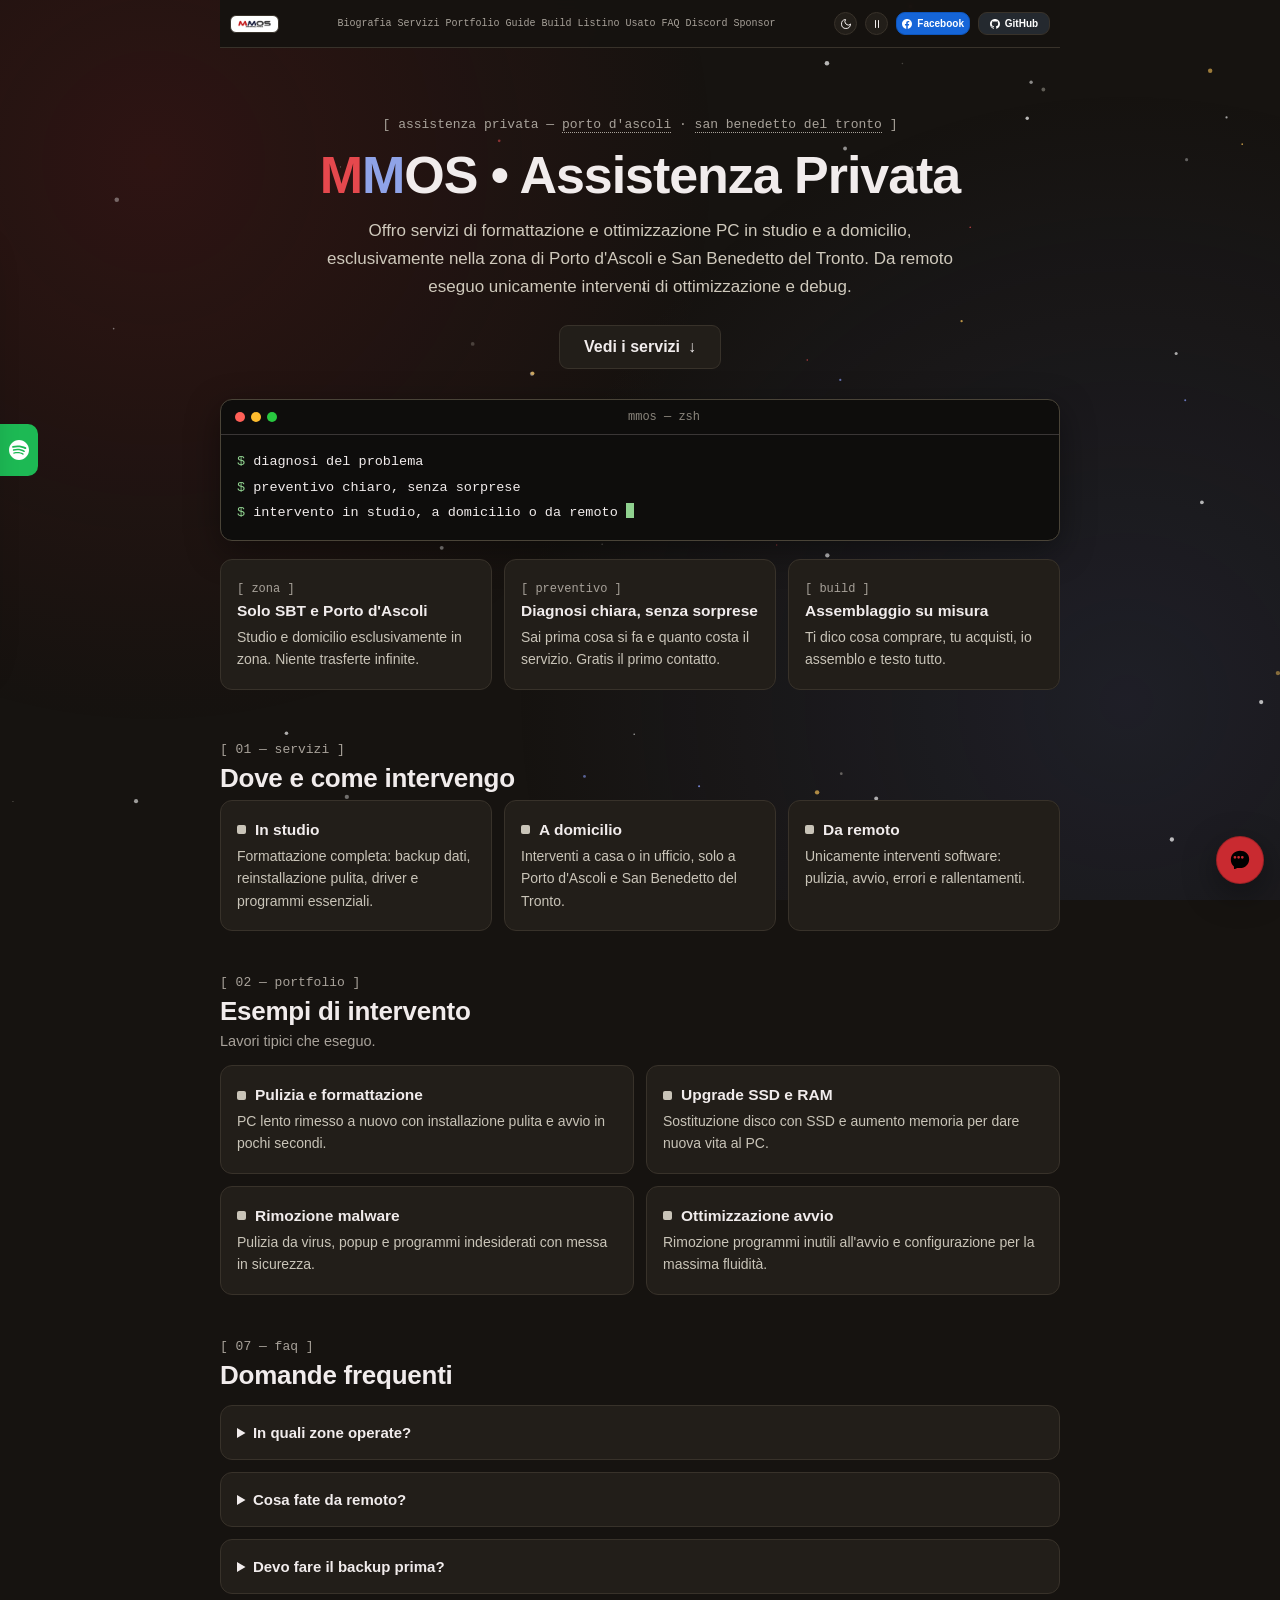
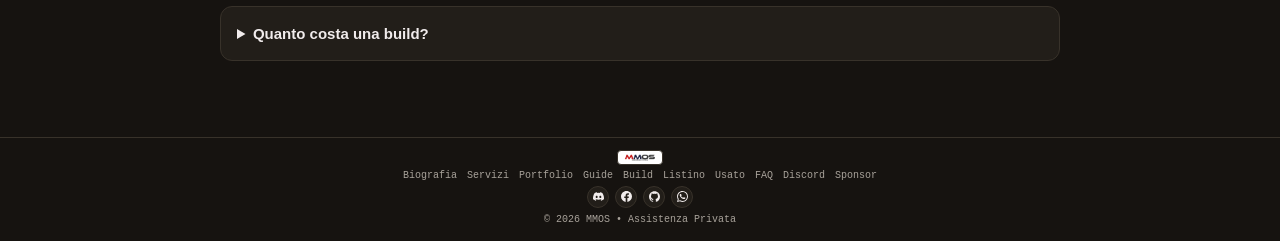
==== commit cb00154c: "Caselle ferme su hover in tutto il sito, solo bordo e bagliore" ====
--- a/index.html
+++ b/index.html
@@ -146,7 +146,7 @@
       .grid.cols2{ grid-template-columns:1fr 1fr; } }
     .tile { background:var(--card); border:1px solid var(--line); border-radius:12px; padding:18px 16px;
       transition:transform .15s ease, border-color .15s ease; }
-    .tile:hover { transform:translateY(-2px); border-color:#57503f; }
+    .tile:hover { border-color:#57503f; }
     .tile .n { font-family:var(--mono); font-size:12px; color:var(--muted); }
     .tile .mk { display:inline-block; width:9px; height:9px; border-radius:2px;
       background:var(--body); flex:0 0 auto; }
@@ -179,7 +179,7 @@
     .soc { width:22px; height:22px; border-radius:50%; display:inline-flex;
       align-items:center; justify-content:center; background:var(--card);
       border:1px solid var(--line); transition:transform .15s ease; }
-    .soc:hover { transform:translateY(-2px); }
+    .soc:hover { border-color:var(--fb); }
     .soc svg { width:11px; height:11px; fill:var(--ink); }
     .copy { font-size:10px; }
     .deny { position:fixed; left:50%; bottom:24px; z-index:60;
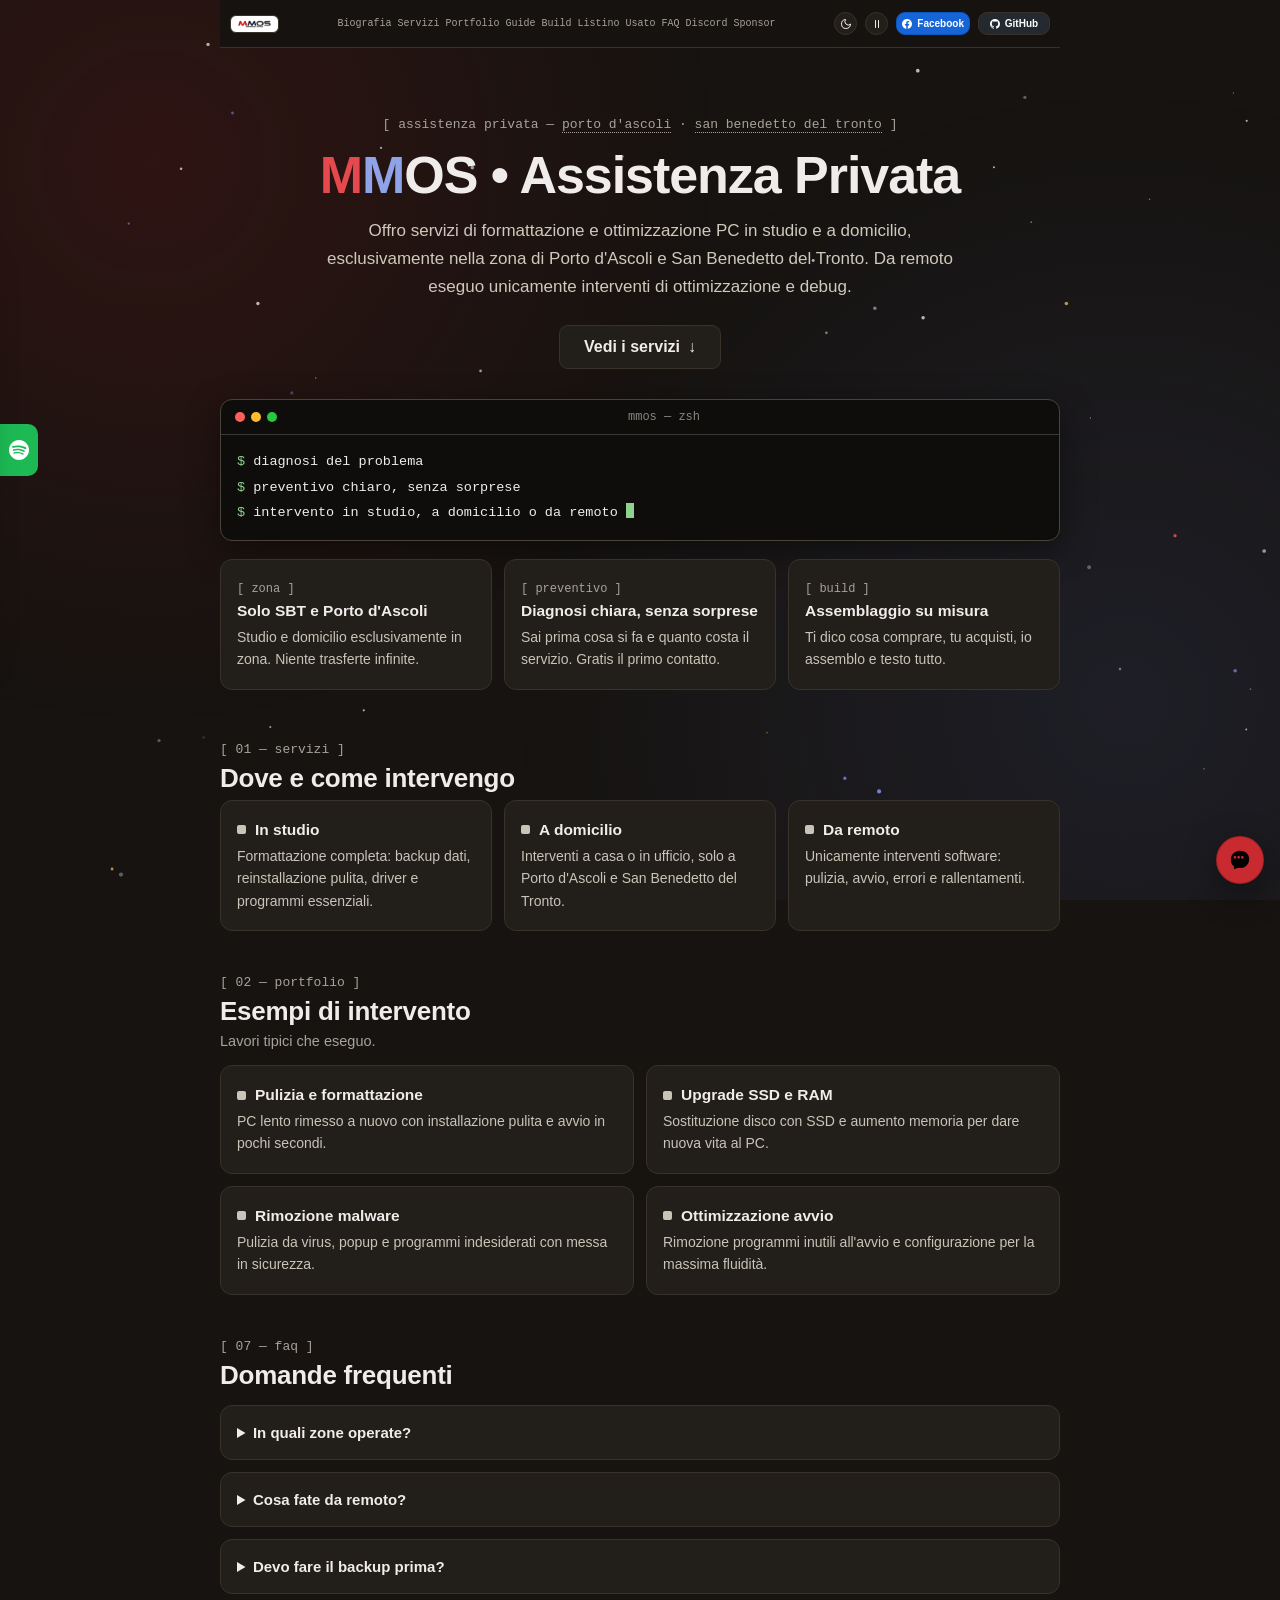
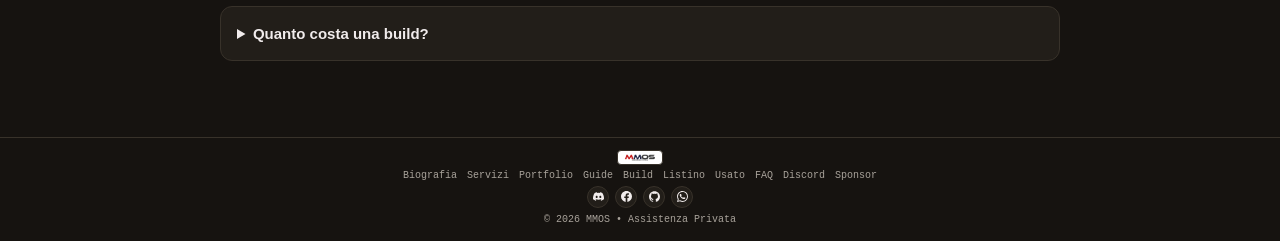
==== commit 90661b6b: "Prezzi zona -10% arrotondati: listino, assistente, README, JS v11" ====
--- a/index.html
+++ b/index.html
@@ -391,6 +391,6 @@
     <div class="music-head"><svg viewBox="0 0 24 24" aria-hidden="true"><path d="M12 0C5.4 0 0 5.4 0 12s5.4 12 12 12 12-5.4 12-12S18.66 0 12 0zm5.521 17.34c-.24.359-.66.48-1.021.24-2.82-1.74-6.36-2.101-10.561-1.141-.418.122-.779-.179-.899-.539-.12-.421.18-.78.54-.9 4.56-1.021 8.52-.6 11.64 1.32.42.18.479.659.301 1.02zm1.44-3.3c-.301.42-.841.6-1.262.3-3.239-1.98-8.159-2.58-11.939-1.38-.479.12-1.02-.12-1.14-.6-.12-.48.12-1.021.6-1.141C9.6 9.9 15 10.561 18.72 12.84c.361.181.54.78.241 1.2zm.12-3.36C15.24 8.4 8.82 8.16 5.16 9.301c-.6.179-1.2-.181-1.38-.721-.18-.601.18-1.2.72-1.381 4.26-1.26 11.28-1.02 15.721 1.621.539.36.719 1.02.419 1.56-.299.421-1.02.599-1.559.3z"/></svg><span>[ mmos • playlist ]</span><button class="music-close" id="musicClose" type="button">chiudi</button></div>
     <iframe data-testid="embed-iframe" title="Playlist Spotify MMOS" style="border:0;border-radius:12px" data-spotify="1" width="100%" height="352" allow="autoplay; clipboard-write; encrypted-media; fullscreen; picture-in-picture" loading="lazy"></iframe>
   </aside>
-  <script src="./mmos.js?v=10" defer></script>
+  <script src="./mmos.js?v=11" defer></script>
 </body>
 </html>
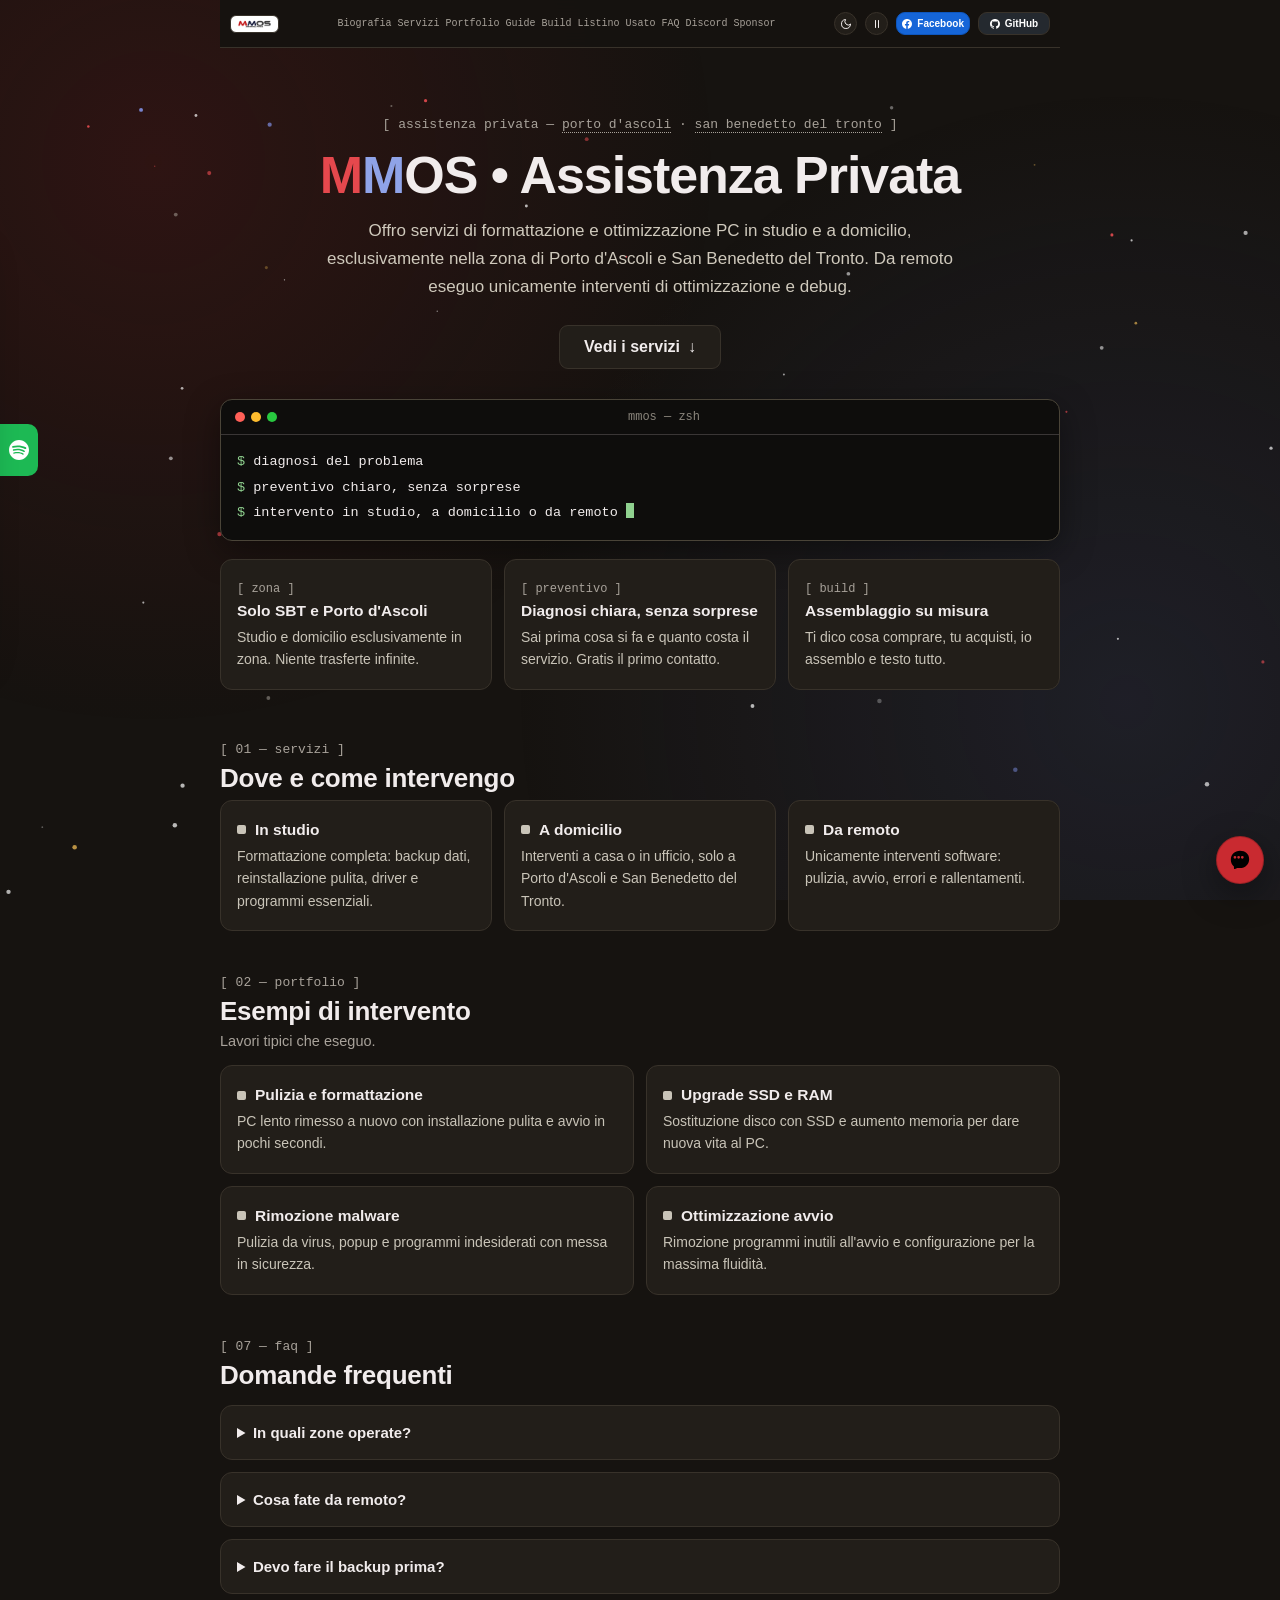
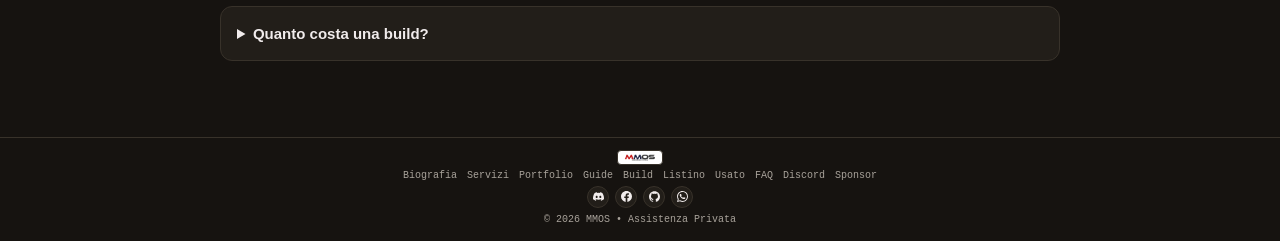
==== commit 081b1847: "Refactor completo: styles.css unico, mmos.js ripulito, h1 e CI - 8 blocchi <style> inline duplicati " ====
--- a/index.html
+++ b/index.html
@@ -29,242 +29,7 @@
   <meta name="twitter:image" content="https://bytestalker00.github.io/mmos/og-cover.jpg">
 
   <link rel="canonical" href="https://bytestalker00.github.io/mmos/">
-  <style>
-    :root {
-      --paper:#161310; --card:#221e19; --ink:#f1ecec; --muted:#a8a29a;
-      --line:#38322a; --navy:#3d4a7a; --red:#c92a30; --fb:#1877f2;
-      --lede:#cfc9bc; --body:#c9c4b8; --navbg:rgba(22,19,16,.93);
-      --dot:rgba(255,255,255,.055); --glow1:rgba(210,31,38,.13); --glow2:rgba(61,74,122,.22);
-      --tg:#4cc978; --tr:#ff7a7f;
-      --m-red:#e5484d; --m-navy:#8fa3e8;
-      --term-border:#4a4438; --term-shadow:0 10px 34px rgba(0,0,0,.4);
-      --mono:ui-monospace,SFMono-Regular,Menlo,Consolas,monospace;
-    }
-    [data-theme="light"] {
-      --paper:#f4f1ea; --card:#fbfaf7; --ink:#1c1a17; --muted:#6f6a60;
-      --line:#e3ded2; --navy:#1b2340; --red:#d21f26;
-      --lede:#3d3a34; --body:#4a463f; --navbg:rgba(244,241,234,.93);
-      --dot:rgba(28,26,23,.3); --glow1:rgba(210,31,38,.07); --glow2:rgba(27,35,64,.09);
-      --tg:#146636; --tr:#c92a30;
-      --m-red:#d21f26; --m-navy:#1b2340;
-      --term-border:#d5cfbe; --term-shadow:0 10px 28px rgba(28,26,23,.12);
-    }
-    * { box-sizing:border-box; }
-    html { scroll-behavior:smooth; }
-    ::selection { background:var(--red); color:#fff; }
-    a:focus-visible, summary:focus-visible { outline:2px solid var(--fb); outline-offset:2px; }
-    html { background:var(--paper); }
-    body { margin:0; background:transparent; color:var(--ink);
-      font-family:-apple-system,BlinkMacSystemFont,"Segoe UI",Arial,sans-serif; }
-    body::before { content:""; position:fixed; inset:0; z-index:-1; pointer-events:none;
-      background:
-        radial-gradient(circle at 12% 18%, var(--glow1), transparent 42%),
-        radial-gradient(circle at 88% 78%, var(--glow2), transparent 46%); }
-    #fx { position:fixed; inset:0; z-index:-1; pointer-events:none; }
-    .wrap { max-width:880px; margin:0 auto; padding:0 20px 56px; }
-    /* nav */
-    nav { display:flex; align-items:center; justify-content:space-between; gap:6px;
-      flex-wrap:wrap; row-gap:8px;
-      padding:12px 10px; border-bottom:1px solid var(--line);
-      position:sticky; top:0; z-index:10; background:var(--navbg);
-      backdrop-filter:blur(8px); }
-    nav img { height:18px; width:auto; background:#fff; border:1px solid var(--line);
-      border-radius:6px; padding:2px 5px; }
-    nav a.logo { display:inline-flex; line-height:0; }
-    /* hero */
-    .hero { text-align:center; padding:56px 0 8px; }
-    .eyebrow { font-family:var(--mono); font-size:13px; color:var(--muted); }
-    .eyebrow a { color:inherit; text-decoration:none; border-bottom:1px dotted var(--muted); }
-    .eyebrow a:hover { color:var(--ink); border-bottom-style:solid; }
-    h1 { font-size:clamp(32px,5.5vw,52px); margin:0 0 12px; letter-spacing:-.02em; }
-    h1 .m1 { color:var(--m-red); }
-    h1 .m2 { color:var(--m-navy); }
-    .lede { font-size:17px; line-height:1.65; color:var(--lede); max-width:640px; margin:0 auto 24px; }
-    .cta-row { display:flex; gap:10px; justify-content:center; flex-wrap:wrap; }
-    .btn { display:inline-flex; align-items:center; gap:8px; background:#1565d8;
-      color:#fff; text-decoration:none; font-weight:600; padding:10px 20px;
-      border-radius:9px; font-size:15px; border:1px solid #0e56bd; }
-    .btn svg { width:17px; height:17px; fill:#fff; }
-    .btn.nav { padding:2px 5px; font-size:10px; gap:5px; min-width:72px; justify-content:center; }
-    .btn.nav svg { width:10px; height:10px; }
-    .btn.discord { background:#5865f2; border-color:#4752c4; }
-    .btn.github { background:#24292f; border-color:var(--line); }
-    .nav-btns { display:flex; gap:8px; flex-wrap:wrap; justify-content:flex-end; }
-    .nav-links { display:none; gap:6px; }
-    .nav-links a { font-family:var(--mono); font-size:10px; color:var(--muted); text-decoration:none; }
-    .nav-links a:hover { color:var(--ink); }
-    .theme-btn { width:23px; height:23px; flex:0 0 auto; display:inline-flex;
-      align-items:center; justify-content:center; color:var(--ink);
-      background:var(--card); border:1px solid var(--line); border-radius:50%;
-      cursor:pointer; padding:0; transition:transform .25s ease, border-color .15s ease, box-shadow .2s ease; }
-    .theme-btn:hover { transform:scale(1.18); border-color:var(--fb); box-shadow:0 0 10px rgba(24,119,242,.4); }
-    .theme-btn:active { transform:scale(.94); }
-    .theme-btn svg { width:12px; height:12px; }
-    .theme-btn .icon-sun { display:none; }
-    [data-theme="light"] .theme-btn .icon-sun { display:block; }
-    [data-theme="light"] .theme-btn .icon-moon { display:none; }
-    #fxBtn .icon-pause { display:none; }
-    #fxBtn.on .icon-pause { display:block; }
-    #fxBtn.on .icon-play { display:none; }
-    @media(min-width:1024px){ .nav-links { display:flex; } }
-    @media(max-width:640px){
-      nav { flex-wrap:nowrap; gap:6px; padding:10px 8px; }
-      nav img { height:18px; }
-      .nav-btns { gap:6px; flex-wrap:nowrap; }
-      .btn.nav { font-size:0; gap:0; padding:5px 6px; min-width:0; }
-      .btn.nav svg { width:12px; height:12px; }
-    }
-    .btn.ghost { background:var(--card); color:var(--ink); border:1px solid var(--line);
-      font-size:16px; padding:12px 24px;
-      transition:transform .15s ease, border-color .15s ease, box-shadow .2s ease; }
-    .btn.ghost:hover { transform:translateY(-2px); border-color:var(--fb); box-shadow:0 6px 18px rgba(0,0,0,.25); }
-    .btn.ghost .arr { display:inline-block; transition:transform .2s ease; }
-    .btn.ghost:hover .arr { transform:translateY(3px); }
-    /* terminal */
-    .term { margin:30px auto 0; max-width:100%; background:#0e0d0c; color:#f1ecec;
-      border:1px solid var(--term-border); border-radius:12px; overflow:hidden; text-align:left;
-      font-family:var(--mono); font-size:13.5px; box-shadow:var(--term-shadow); }
-    .term-bar { display:flex; align-items:center; gap:6px; padding:10px 14px; border-bottom:1px solid #3a3636; }
-    .dot { width:10px; height:10px; border-radius:50%; }
-    .dot:nth-child(1) { background:#ff5f57; }
-    .dot:nth-child(2) { background:#febc2e; }
-    .dot:nth-child(3) { background:#28c840; }
-    .term-title { flex:1; text-align:center; font-size:12px; color:#8a857c; }
-    .cursor { display:inline-block; width:8px; height:15px; background:#8fd18f; vertical-align:-2px; }
-    html.fx-on .cursor { animation:blink 1.1s steps(1) infinite; }
-    @keyframes blink { 50% { opacity:0; } }
-    .term pre { margin:0; padding:14px 16px; line-height:1.9; white-space:pre-wrap; }
-    .term .p { color:#8fd18f; }
-    /* sections */
-    section { padding-top:44px; scroll-margin-top:70px; }
-    .kicker { font-family:var(--mono); font-size:13px; color:var(--muted); margin:0 0 6px; }
-    h2 { font-size:26px; margin:0 0 6px; letter-spacing:-.01em; color:var(--ink); }
-    .sec-sub { color:var(--muted); font-size:14.5px; margin:0 0 16px; }
-    .grid { display:grid; grid-template-columns:1fr; gap:12px; }
-    .strip { margin-top:18px; text-align:left; }
-    @media(min-width:640px){ .grid.cols3{ grid-template-columns:1fr 1fr 1fr; }
-      .grid.cols2{ grid-template-columns:1fr 1fr; } }
-    .tile { background:var(--card); border:1px solid var(--line); border-radius:12px; padding:18px 16px;
-      transition:transform .15s ease, border-color .15s ease; }
-    .tile:hover { border-color:#57503f; }
-    .tile .n { font-family:var(--mono); font-size:12px; color:var(--muted); }
-    .tile .mk { display:inline-block; width:9px; height:9px; border-radius:2px;
-      background:var(--body); flex:0 0 auto; }
-    .tile .th { display:flex; align-items:center; gap:9px; margin:2px 0 6px; }
-    .tile .th b { margin:0; }
-    .lv-g { color:var(--tg); } .lv-r { color:var(--tr); }
-    .tile b { display:block; margin:6px 0; font-size:15.5px; color:var(--ink); }
-    .tile p, .tile li { font-size:14px; color:var(--body); line-height:1.6; margin:0; }
-    .tile p a { color:var(--fb); }
-    .tile ul { margin:8px 0 0; padding-left:18px; }
-    .price-wrap { overflow-x:auto; }
-    .price-table { width:100%; border-collapse:collapse; font-size:13.5px; min-width:480px; }
-    .price-table th { font-family:var(--mono); font-size:12px; color:var(--muted);
-      text-align:left; padding:8px 10px; border-bottom:1px solid var(--line); }
-    .price-table td { padding:9px 10px; border-bottom:1px solid var(--line);
-      color:var(--body); vertical-align:top; }
-    .price-table tr:last-child td { border-bottom:none; }
-    .price-table .num { font-family:var(--mono); white-space:nowrap; text-align:right; color:var(--ink); }
-    details.tile summary { cursor:pointer; font-weight:700; font-size:15px; }
-    details.tile p { margin-top:8px; }
-    footer { margin-top:20px; border-top:1px solid var(--line); }
-    .foot-inner { max-width:640px; margin:0 auto; padding:12px 20px 16px;
-      text-align:center; font-family:var(--mono); font-size:10px; color:var(--muted); }
-    .foot-logo { height:15px; width:auto; background:#fff; border:1px solid var(--line);
-      border-radius:4px; padding:1px 5px; vertical-align:middle; }
-    .foot-links { display:flex; gap:3px 10px; justify-content:center; flex-wrap:wrap; margin:5px 0; font-size:10px; }
-    .foot-links a { color:var(--muted); text-decoration:none; }
-    .foot-links a:hover { color:var(--ink); }
-    .foot-social { display:flex; gap:6px; justify-content:center; margin-bottom:6px; }
-    .soc { width:22px; height:22px; border-radius:50%; display:inline-flex;
-      align-items:center; justify-content:center; background:var(--card);
-      border:1px solid var(--line); transition:transform .15s ease; }
-    .soc:hover { border-color:var(--fb); }
-    .soc svg { width:11px; height:11px; fill:var(--ink); }
-    .copy { font-size:10px; }
-    .deny { position:fixed; left:50%; bottom:24px; z-index:60;
-      transform:translateX(-50%) translateY(12px); opacity:0; pointer-events:none;
-      background:#c92a30; color:#fff; font-family:var(--mono); font-size:13px; font-weight:700;
-      padding:10px 18px; border-radius:10px; border:1px solid #8f1419;
-      box-shadow:var(--term-shadow); transition:opacity .2s ease, transform .2s ease; }
-    .deny.show { opacity:1; transform:translateX(-50%) translateY(0); }
-    .chat-fab { position:fixed; right:16px; bottom:16px; z-index:42; width:48px; height:48px;
-      border-radius:50%; background:var(--red); border:1px solid rgba(0,0,0,.2);
-      cursor:pointer; display:flex; align-items:center; justify-content:center;
-      box-shadow:var(--term-shadow); }
-    .chat-fab svg { width:22px; height:22px; fill:#fff; }
-    .chat-panel { position:fixed; right:16px; bottom:76px; z-index:42;
-      width:min(330px,calc(100vw - 32px)); max-height:min(560px,78vh);
-      display:none; flex-direction:column; overflow:hidden;
-      background:var(--card); border:1px solid var(--line); border-radius:14px;
-      box-shadow:var(--term-shadow); }
-    .chat-panel.open { display:flex; }
-    .chat-head { display:flex; align-items:center; gap:8px; padding:12px 14px;
-      border-bottom:1px solid var(--line); font-family:var(--mono); font-size:12px;
-      color:var(--ink); }
-    .chat-head .on { width:8px; height:8px; border-radius:50%; background:#1e9e50; flex:0 0 auto; }
-    .chat-head img { height:18px; width:auto; background:#fff; border:1px solid var(--line);
-      border-radius:5px; padding:1px 5px; flex:0 0 auto; }
-    .chat-head span { flex:1; }
-    .chat-x { background:none; border:1px solid var(--line); color:var(--ink);
-      border-radius:7px; font-size:12px; padding:2px 8px; cursor:pointer; font-family:var(--mono); }
-    .chat-log { padding:10px 12px; overflow-y:auto; display:flex; flex-direction:column; gap:8px; }
-    .msg { font-size:13.5px; line-height:1.5; padding:8px 10px; border-radius:10px; max-width:92%; }
-    .msg.bot { background:var(--paper); border:1px solid var(--line); color:var(--ink); align-self:flex-start; }
-    .msg.user { background:var(--fb); color:#fff; align-self:flex-end; }
-    .msg a { color:var(--fb); }
-    .msg.user a { color:#fff; }
-    .chips { display:flex; gap:6px; flex-wrap:wrap; padding:0 12px 8px; }
-    .chip { font-family:var(--mono); font-size:11.5px; background:var(--paper);
-      border:1px solid var(--line); color:var(--ink); border-radius:20px;
-      padding:4px 10px; cursor:pointer; }
-    .chat-in { display:flex; gap:6px; padding:10px 12px; border-top:1px solid var(--line); }
-    .chat-in input { flex:1; background:var(--paper); border:1px solid var(--line);
-      border-radius:9px; padding:8px 10px; font-size:13.5px; color:var(--ink); font-family:inherit; }
-    .chip.wa-btn { display:inline-flex; align-items:center; gap:6px; text-decoration:none; }
-    .chip.wa-btn svg { width:12px; height:12px; fill:#25d366; }
-    .chat-in button { background:#1565d8; color:#fff; border:1px solid #0e56bd;
-      border-radius:9px; padding:8px 12px; font-size:13px; font-weight:700; cursor:pointer; }
-    .typing i { display:inline-block; width:6px; height:6px; border-radius:50%;
-      background:var(--muted); margin-right:3px; animation:tblink 1s infinite; }
-    .typing i:nth-child(2) { animation-delay:.2s; }
-    .typing i:nth-child(3) { animation-delay:.4s; margin-right:0; }
-    @keyframes tblink { 0%,100% { opacity:.25; } 50% { opacity:1; } }
-    @media (prefers-reduced-motion: reduce) { .typing i { animation:none; } }
-    @media (max-width:640px) {
-      html, body { overflow-x:hidden; overflow-x:clip; }
-      .foot-inner { padding:10px 12px 14px; }
-      .foot-logo { height:12px; margin-bottom:2px; }
-      .foot-links { flex-wrap:nowrap; font-size:8.5px; gap:2px 6px; }
-      .foot-links a { white-space:nowrap; }
-      .soc { width:20px; height:20px; }
-      .soc svg { width:10px; height:10px; }
-      .copy { font-size:9px; }
-    }
-    @media (max-width:480px) {
-      .chat-fab { right:12px; bottom:12px; }
-      .chat-panel { left:8px; right:8px; bottom:68px; width:auto; max-height:70vh; }
-    }
-    .music-tab { position:fixed; left:0; top:50%; transform:translateY(-50%); z-index:40;
-      width:38px; height:52px; background:#1db954; border:none; border-radius:0 10px 10px 0;
-      cursor:pointer; display:flex; align-items:center; justify-content:center; color:#fff; }
-    .music-tab svg { width:20px; height:20px; }
-    .music-panel { position:fixed; left:0; top:50%; transform:translate(-105%,-50%);
-      transition:transform .32s ease; z-index:41; background:var(--card);
-      border:1px solid var(--line); border-left:none; border-radius:0 16px 16px 0;
-      padding:14px 14px 12px; width:min(380px,92vw); box-shadow:var(--term-shadow); }
-    .music-panel.open { transform:translate(0,-50%); }
-    .music-head { display:flex; align-items:center; gap:8px;
-      font-family:var(--mono); font-size:12px; color:var(--muted); margin-bottom:10px; }
-    .music-head svg { width:16px; height:16px; fill:#1db954; flex:0 0 auto; }
-    .music-head span { flex:1; }
-    .music-close { background:none; border:1px solid var(--line); color:var(--ink);
-      border-radius:7px; font-size:12px; padding:3px 10px; cursor:pointer; font-family:var(--mono); }
-    .music-close:hover { border-color:#57503f; }
-    .music-panel iframe { display:block; border:0; }
-    .discord-wrap { display:flex; justify-content:center; margin-top:14px; }
-    .discord-wrap iframe { border:0; border-radius:12px; max-width:100%; background:var(--card); }
-  </style>
+  <link rel="stylesheet" href="./styles.css?v=12">
 </head>
 <body>
   <canvas id="fx" aria-hidden="true"></canvas>
@@ -334,14 +99,6 @@
       </div>
     </section>
 
-    
-
-    
-
-    
-
-    
-
     <section id="faq">
       <p class="kicker">[ 07 — faq ]</p>
       <h2>Domande frequenti</h2>
@@ -391,6 +148,6 @@
     <div class="music-head"><svg viewBox="0 0 24 24" aria-hidden="true"><path d="M12 0C5.4 0 0 5.4 0 12s5.4 12 12 12 12-5.4 12-12S18.66 0 12 0zm5.521 17.34c-.24.359-.66.48-1.021.24-2.82-1.74-6.36-2.101-10.561-1.141-.418.122-.779-.179-.899-.539-.12-.421.18-.78.54-.9 4.56-1.021 8.52-.6 11.64 1.32.42.18.479.659.301 1.02zm1.44-3.3c-.301.42-.841.6-1.262.3-3.239-1.98-8.159-2.58-11.939-1.38-.479.12-1.02-.12-1.14-.6-.12-.48.12-1.021.6-1.141C9.6 9.9 15 10.561 18.72 12.84c.361.181.54.78.241 1.2zm.12-3.36C15.24 8.4 8.82 8.16 5.16 9.301c-.6.179-1.2-.181-1.38-.721-.18-.601.18-1.2.72-1.381 4.26-1.26 11.28-1.02 15.721 1.621.539.36.719 1.02.419 1.56-.299.421-1.02.599-1.559.3z"/></svg><span>[ mmos • playlist ]</span><button class="music-close" id="musicClose" type="button">chiudi</button></div>
     <iframe data-testid="embed-iframe" title="Playlist Spotify MMOS" style="border:0;border-radius:12px" data-spotify="1" width="100%" height="352" allow="autoplay; clipboard-write; encrypted-media; fullscreen; picture-in-picture" loading="lazy"></iframe>
   </aside>
-  <script src="./mmos.js?v=11" defer></script>
+  <script src="./mmos.js?v=12" defer></script>
 </body>
 </html>
--- a/styles.css
+++ b/styles.css
@@ -0,0 +1,855 @@
+/* MMOS - stylesheet unico: estratto dai 4 blocchi <style> inline delle 8 pagine */
+
+/* headings: pagina senza titolo visibile (l'h1 è nascosto, il titolo visivo resta il primo h2) */
+.sr-only { position:absolute; width:1px; height:1px; padding:0; margin:-1px; overflow:hidden;
+  clip:rect(0 0 0 0); clip-path:inset(50%); white-space:nowrap; border:0; }
+
+
+:root {
+  --paper:#161310; --card:#221e19; --ink:#f1ecec; --muted:#a8a29a;
+        --line:#38322a; --navy:#3d4a7a; --red:#c92a30; --fb:#1877f2;
+        --lede:#cfc9bc; --body:#c9c4b8; --navbg:rgba(22,19,16,.93);
+        --dot:rgba(255,255,255,.055); --glow1:rgba(210,31,38,.13); --glow2:rgba(61,74,122,.22);
+        --tg:#4cc978; --tr:#ff7a7f;
+        --m-red:#e5484d; --m-navy:#8fa3e8;
+        --term-border:#4a4438; --term-shadow:0 10px 34px rgba(0,0,0,.4);
+        --mono:ui-monospace,SFMono-Regular,Menlo,Consolas,monospace;
+}
+[data-theme="light"] {
+  --paper:#f4f1ea; --card:#fbfaf7; --ink:#1c1a17; --muted:#6f6a60;
+        --line:#e3ded2; --navy:#1b2340; --red:#d21f26;
+        --lede:#3d3a34; --body:#4a463f; --navbg:rgba(244,241,234,.93);
+        --dot:rgba(28,26,23,.3); --glow1:rgba(210,31,38,.07); --glow2:rgba(27,35,64,.09);
+        --tg:#146636; --tr:#c92a30;
+        --m-red:#d21f26; --m-navy:#1b2340;
+        --term-border:#d5cfbe; --term-shadow:0 10px 28px rgba(28,26,23,.12);
+}
+* {
+  box-sizing:border-box;
+}
+html {
+  background:var(--paper);
+}
+::selection {
+  background:var(--red); color:#fff;
+}
+a:focus-visible, summary:focus-visible {
+  outline:2px solid var(--fb); outline-offset:2px;
+}
+body {
+  margin:0; background:transparent; color:var(--ink);
+        font-family:-apple-system,BlinkMacSystemFont,"Segoe UI",Arial,sans-serif;
+}
+body::before {
+  content:""; position:fixed; inset:0; z-index:-1; pointer-events:none;
+        background:
+          radial-gradient(circle at 12% 18%, var(--glow1), transparent 42%),
+          radial-gradient(circle at 88% 78%, var(--glow2), transparent 46%);
+}
+#fx {
+  position:fixed; inset:0; z-index:-1; pointer-events:none;
+}
+.wrap {
+  max-width:880px; margin:0 auto; padding:0 20px 56px;
+}
+nav {
+  display:flex; align-items:center; justify-content:space-between; gap:6px;
+        flex-wrap:wrap; row-gap:8px;
+        padding:12px 10px; border-bottom:1px solid var(--line);
+        position:sticky; top:0; z-index:10; background:var(--navbg);
+        backdrop-filter:blur(8px);
+}
+nav img {
+  height:18px; width:auto; background:#fff; border:1px solid var(--line);
+        border-radius:6px; padding:2px 5px;
+}
+nav a.logo {
+  display:inline-flex; line-height:0;
+}
+.hero {
+  text-align:center; padding:56px 0 8px;
+}
+.eyebrow {
+  font-family:var(--mono); font-size:13px; color:var(--muted);
+}
+.eyebrow a {
+  color:inherit; text-decoration:none; border-bottom:1px dotted var(--muted);
+}
+.eyebrow a:hover {
+  color:var(--ink); border-bottom-style:solid;
+}
+h1 {
+  font-size:clamp(32px,5.5vw,52px); margin:0 0 12px; letter-spacing:-.02em;
+}
+h1 .m1 {
+  color:var(--m-red);
+}
+h1 .m2 {
+  color:var(--m-navy);
+}
+.lede {
+  font-size:17px; line-height:1.65; color:var(--lede); max-width:640px; margin:0 auto 24px;
+}
+.cta-row {
+  display:flex; gap:10px; justify-content:center; flex-wrap:wrap;
+}
+.btn {
+  display:inline-flex; align-items:center; gap:8px; background:#1565d8;
+        color:#fff; text-decoration:none; font-weight:600; padding:10px 20px;
+        border-radius:9px; font-size:15px; border:1px solid #0e56bd;
+}
+.btn svg {
+  width:17px; height:17px; fill:#fff;
+}
+.btn.nav {
+  padding:2px 5px; font-size:10px; gap:5px; min-width:72px; justify-content:center;
+}
+.btn.nav svg {
+  width:10px; height:10px;
+}
+.btn.discord {
+  background:#5865f2; border-color:#4752c4;
+}
+.btn.github {
+  background:#24292f; border-color:var(--line);
+}
+.nav-btns {
+  display:flex; gap:8px; flex-wrap:wrap; justify-content:flex-end;
+}
+.nav-links {
+  display:none; gap:6px;
+}
+.nav-links a {
+  font-family:var(--mono); font-size:10px; color:var(--muted); text-decoration:none;
+}
+.nav-links a:hover {
+  color:var(--ink);
+}
+.theme-btn {
+  width:23px; height:23px; flex:0 0 auto; display:inline-flex;
+        align-items:center; justify-content:center; color:var(--ink);
+        background:var(--card); border:1px solid var(--line); border-radius:50%;
+        cursor:pointer; padding:0; transition:transform .25s ease, border-color .15s ease, box-shadow .2s ease;
+}
+.theme-btn:hover {
+  transform:scale(1.18); border-color:var(--fb); box-shadow:0 0 10px rgba(24,119,242,.4);
+}
+.theme-btn:active {
+  transform:scale(.94);
+}
+.theme-btn svg {
+  width:12px; height:12px;
+}
+.theme-btn .icon-sun {
+  display:none;
+}
+[data-theme="light"] .theme-btn .icon-sun {
+  display:block;
+}
+[data-theme="light"] .theme-btn .icon-moon {
+  display:none;
+}
+#fxBtn .icon-pause {
+  display:none;
+}
+#fxBtn.on .icon-pause {
+  display:block;
+}
+#fxBtn.on .icon-play {
+  display:none;
+}
+@media(min-width:1024px) {
+.nav-links {
+  display:flex;
+}
+}
+
+@media(max-width:640px) {
+nav {
+  flex-wrap:nowrap; gap:6px; padding:10px 8px;
+}
+nav img {
+  height:18px;
+}
+.nav-btns {
+  gap:6px; flex-wrap:nowrap;
+}
+.btn.nav {
+  font-size:0; gap:0; padding:5px 6px; min-width:0;
+}
+.btn.nav svg {
+  width:12px; height:12px;
+}
+}
+
+.btn.ghost {
+  background:var(--card); color:var(--ink); border:1px solid var(--line);
+        font-size:16px; padding:12px 24px;
+        transition:transform .15s ease, border-color .15s ease, box-shadow .2s ease;
+}
+.btn.ghost:hover {
+  transform:translateY(-2px); border-color:var(--fb); box-shadow:0 6px 18px rgba(0,0,0,.25);
+}
+.btn.ghost .arr {
+  display:inline-block; transition:transform .2s ease;
+}
+.btn.ghost:hover .arr {
+  transform:translateY(3px);
+}
+.term {
+  margin:30px auto 0; max-width:100%; background:#0e0d0c; color:#f1ecec;
+        border:1px solid var(--term-border); border-radius:12px; overflow:hidden; text-align:left;
+        font-family:var(--mono); font-size:13.5px; box-shadow:var(--term-shadow);
+}
+.term-bar {
+  display:flex; align-items:center; gap:6px; padding:10px 14px; border-bottom:1px solid #3a3636;
+}
+.dot {
+  width:10px; height:10px; border-radius:50%;
+}
+.dot:nth-child(1) {
+  background:#ff5f57;
+}
+.dot:nth-child(2) {
+  background:#febc2e;
+}
+.dot:nth-child(3) {
+  background:#28c840;
+}
+.term-title {
+  flex:1; text-align:center; font-size:12px; color:#8a857c;
+}
+.cursor {
+  display:inline-block; width:8px; height:15px; background:#8fd18f; vertical-align:-2px;
+}
+html.fx-on .cursor {
+  animation:blink 1.1s steps(1) infinite;
+}
+@keyframes blink {
+50% {
+  opacity:0;
+}
+}
+
+.term pre {
+  margin:0; padding:14px 16px; line-height:1.9; white-space:pre-wrap;
+}
+.term .p {
+  color:#8fd18f;
+}
+section {
+  padding-top:44px; scroll-margin-top:70px;
+}
+.kicker {
+  font-family:var(--mono); font-size:13px; color:var(--muted); margin:0 0 6px;
+}
+h2 {
+  font-size:26px; margin:0 0 6px; letter-spacing:-.01em; color:var(--ink);
+}
+.sec-sub {
+  color:var(--muted); font-size:14.5px; margin:0 0 16px;
+}
+.grid {
+  display:grid; grid-template-columns:1fr; gap:12px;
+}
+.strip {
+  margin-top:18px; text-align:left;
+}
+@media(min-width:640px) {
+.grid.cols3 {
+  grid-template-columns:1fr 1fr 1fr;
+}
+.grid.cols2 {
+  grid-template-columns:1fr 1fr;
+}
+}
+
+.tile {
+  background:var(--card); border:1px solid var(--line); border-radius:12px; padding:18px 16px;
+        transition:transform .15s ease, border-color .15s ease, box-shadow .25s ease;
+}
+.tile:hover {
+  border-color:#57503f;
+}
+.tile .n {
+  font-family:var(--mono); font-size:12px; color:var(--muted);
+}
+.tile .mk {
+  display:inline-block; width:9px; height:9px; border-radius:2px;
+        background:var(--body); flex:0 0 auto;
+}
+.tile .th {
+  display:flex; align-items:center; gap:9px; margin:2px 0 6px;
+}
+.tile .th b {
+  margin:0;
+}
+.lv-g {
+  color:var(--tg);
+}
+.lv-r {
+  color:var(--tr);
+}
+.tile b {
+  display:block; margin:6px 0; font-size:15.5px; color:var(--ink);
+}
+.tile p, .tile li {
+  font-size:14px; color:var(--body); line-height:1.6; margin:0;
+}
+.tile p a {
+  color:var(--fb);
+}
+.tile ul {
+  margin:8px 0 0; padding-left:18px;
+}
+.price-wrap {
+  overflow-x:auto; border-radius:14px;
+}
+.price-table {
+  width:100%; border-collapse:separate; border-spacing:0; font-size:13.5px; min-width:480px;
+}
+.price-table th {
+  font-family:var(--mono); font-size:12px; color:var(--muted);
+        text-align:left; padding:8px 10px; border-bottom:1px solid var(--line);
+}
+.price-table td {
+  padding:9px 10px; border-bottom:1px solid var(--line);
+        color:var(--body); vertical-align:top;
+}
+.price-table tr:last-child td {
+  border-bottom:none;
+}
+.price-table .num {
+  font-family:var(--mono); white-space:nowrap; text-align:right; color:var(--ink);
+}
+details.tile summary {
+  cursor:pointer; font-weight:700; font-size:15px;
+}
+details.tile p {
+  margin-top:8px;
+}
+footer {
+  margin-top:20px; border-top:1px solid var(--line);
+}
+.foot-inner {
+  max-width:640px; margin:0 auto; padding:12px 20px 16px;
+        text-align:center; font-family:var(--mono); font-size:10px; color:var(--muted);
+}
+.foot-logo {
+  height:15px; width:auto; background:#fff; border:1px solid var(--line);
+        border-radius:4px; padding:1px 5px; vertical-align:middle;
+}
+.foot-links {
+  display:flex; gap:3px 10px; justify-content:center; flex-wrap:wrap; margin:5px 0; font-size:10px;
+}
+.foot-links a {
+  color:var(--muted); text-decoration:none;
+}
+.foot-links a:hover {
+  color:var(--ink);
+}
+.foot-social {
+  display:flex; gap:6px; justify-content:center; margin-bottom:6px;
+}
+.soc {
+  width:22px; height:22px; border-radius:50%; display:inline-flex;
+        align-items:center; justify-content:center; background:var(--card);
+        border:1px solid var(--line); transition:transform .15s ease;
+}
+.soc:hover {
+  border-color:var(--fb);
+}
+.soc svg {
+  width:11px; height:11px; fill:var(--ink);
+}
+.copy {
+  font-size:10px;
+}
+.chat-fab {
+  position:fixed; right:16px; bottom:16px; z-index:42; width:48px; height:48px;
+        border-radius:50%; background:var(--red); border:1px solid rgba(0,0,0,.2);
+        cursor:pointer; display:flex; align-items:center; justify-content:center;
+        box-shadow:var(--term-shadow);
+}
+.chat-fab svg {
+  width:22px; height:22px; fill:#fff;
+}
+.chat-panel {
+  position:fixed; right:16px; bottom:76px; z-index:42;
+        width:min(330px,calc(100vw - 32px)); max-height:min(560px,78vh);
+        display:none; flex-direction:column; overflow:hidden;
+        background:var(--card); border:1px solid var(--line); border-radius:14px;
+        box-shadow:var(--term-shadow);
+}
+.chat-panel.open {
+  display:flex;
+}
+.chat-head {
+  display:flex; align-items:center; gap:8px; padding:12px 14px;
+        border-bottom:1px solid var(--line); font-family:var(--mono); font-size:12px;
+        color:var(--ink);
+}
+.chat-head .on {
+  width:8px; height:8px; border-radius:50%; background:#1e9e50; flex:0 0 auto;
+}
+.chat-head img {
+  height:18px; width:auto; background:#fff; border:1px solid var(--line);
+        border-radius:5px; padding:1px 5px; flex:0 0 auto;
+}
+.chat-head span {
+  flex:1;
+}
+.chat-x {
+  background:none; border:1px solid var(--line); color:var(--ink);
+        border-radius:7px; font-size:12px; padding:2px 8px; cursor:pointer; font-family:var(--mono);
+}
+.chat-log {
+  padding:10px 12px; overflow-y:auto; display:flex; flex-direction:column; gap:8px;
+}
+.msg {
+  font-size:13.5px; line-height:1.5; padding:8px 10px; border-radius:10px; max-width:92%;
+}
+.msg.bot {
+  background:var(--paper); border:1px solid var(--line); color:var(--ink); align-self:flex-start;
+}
+.msg.user {
+  background:var(--fb); color:#fff; align-self:flex-end;
+}
+.msg a {
+  color:var(--fb);
+}
+.msg.user a {
+  color:#fff;
+}
+.chips {
+  display:flex; gap:6px; flex-wrap:wrap; padding:0 12px 8px;
+}
+.chip {
+  font-family:var(--mono); font-size:11.5px; background:var(--paper);
+        border:1px solid var(--line); color:var(--ink); border-radius:20px;
+        padding:4px 10px; cursor:pointer;
+}
+.chat-in {
+  display:flex; gap:6px; padding:10px 12px; border-top:1px solid var(--line);
+}
+.chat-in input {
+  flex:1; background:var(--paper); border:1px solid var(--line);
+        border-radius:9px; padding:8px 10px; font-size:13.5px; color:var(--ink); font-family:inherit;
+}
+.chip.wa-btn {
+  display:inline-flex; align-items:center; gap:6px; text-decoration:none;
+}
+.chip.wa-btn svg {
+  width:12px; height:12px; fill:#25d366;
+}
+.chat-in button {
+  background:#1565d8; color:#fff; border:1px solid #0e56bd;
+        border-radius:9px; padding:8px 12px; font-size:13px; font-weight:700; cursor:pointer;
+}
+.typing i {
+  display:inline-block; width:6px; height:6px; border-radius:50%;
+        background:var(--muted); margin-right:3px; animation:tblink 1s infinite;
+}
+.typing i:nth-child(2) {
+  animation-delay:.2s;
+}
+.typing i:nth-child(3) {
+  animation-delay:.4s; margin-right:0;
+}
+@keyframes tblink {
+0%,100% {
+  opacity:.25;
+}
+50% {
+  opacity:1;
+}
+}
+
+@media (prefers-reduced-motion: reduce) {
+.typing i {
+  animation:none;
+}
+}
+
+@media (max-width:640px) {
+html, body {
+  overflow-x:hidden; overflow-x:clip;
+}
+.foot-inner {
+  padding:10px 12px 14px;
+}
+.foot-logo {
+  height:12px; margin-bottom:2px;
+}
+.foot-links {
+  flex-wrap:nowrap; font-size:8.5px; gap:2px 6px;
+}
+.foot-links a {
+  white-space:nowrap;
+}
+.soc {
+  width:20px; height:20px;
+}
+.soc svg {
+  width:10px; height:10px;
+}
+.copy {
+  font-size:9px;
+}
+}
+
+@media (max-width:480px) {
+.chat-fab {
+  right:12px; bottom:12px;
+}
+.chat-panel {
+  left:8px; right:8px; bottom:68px; width:auto; max-height:70vh;
+}
+}
+
+.music-tab {
+  position:fixed; left:0; top:50%; transform:translateY(-50%); z-index:40;
+        width:38px; height:52px; background:#1db954; border:none; border-radius:0 10px 10px 0;
+        cursor:pointer; display:flex; align-items:center; justify-content:center; color:#fff;
+}
+.music-tab svg {
+  width:20px; height:20px;
+}
+.music-panel {
+  position:fixed; left:0; top:50%; transform:translate(-105%,-50%);
+        transition:transform .32s ease; z-index:41; background:var(--card);
+        border:1px solid var(--line); border-left:none; border-radius:0 16px 16px 0;
+        padding:14px 14px 12px; width:min(380px,92vw); box-shadow:var(--term-shadow);
+}
+.music-panel.open {
+  transform:translate(0,-50%);
+}
+.music-head {
+  display:flex; align-items:center; gap:8px;
+        font-family:var(--mono); font-size:12px; color:var(--muted); margin-bottom:10px;
+}
+.music-head svg {
+  width:16px; height:16px; fill:#1db954; flex:0 0 auto;
+}
+.music-head span {
+  flex:1;
+}
+.music-close {
+  background:none; border:1px solid var(--line); color:var(--ink);
+        border-radius:7px; font-size:12px; padding:3px 10px; cursor:pointer; font-family:var(--mono);
+}
+.music-close:hover {
+  border-color:#57503f;
+}
+.music-panel iframe {
+  display:block; border:0;
+}
+.discord-wrap {
+  display:flex; justify-content:center; margin-top:0;
+}
+.discord-wrap iframe {
+  border:0; border-radius:12px; max-width:100%; background:var(--card);
+}
+.btn.wa {
+  background:#25d366; border-color:#1da851;
+}
+.back {
+  font-family:var(--mono); font-size:12px; margin:20px 0 0;
+}
+.back a {
+  display:inline-flex; align-items:center; gap:6px; background:linear-gradient(135deg,#2f7cf6,#0e56bd); color:#fff; font-weight:700; padding:7px 16px; border-radius:20px; text-decoration:none; border:1px solid #0e56bd; box-shadow:0 4px 14px rgba(21,101,216,.35); transition:transform .15s ease, filter .15s ease;
+}
+.back a:hover {
+  color:#fff; filter:brightness(1.12); transform:translateX(-3px);
+}
+.brands {
+  margin-top:18px; text-align:center;
+}
+.brand-row {
+  display:flex; flex-wrap:wrap; gap:10px; justify-content:center; margin-top:10px;
+}
+.brand {
+  display:inline-flex; align-items:center; justify-content:center; background:#fff;
+        border:1px solid var(--line); border-radius:10px; padding:8px 14px; height:52px;
+        transition:transform .15s ease, border-color .15s ease;
+}
+.brand:hover {
+  border-color:#57503f;
+}
+.brand img {
+  height:28px; width:auto; max-width:120px; object-fit:contain;
+}
+.tile .ideal {
+  font-size:13px; color:var(--muted); margin:2px 0 0;
+}
+.tile ul.spec {
+  list-style:none; margin:10px 0 12px; padding:0;
+}
+.tile .spec li {
+  display:flex; gap:10px; padding:6px 0; border-top:1px dashed var(--line); font-size:13.5px;
+}
+.tile .spec li:first-child {
+  border-top:none;
+}
+.tile .spec b {
+  display:block; flex:0 0 92px; margin:0; padding-top:2px; font-family:var(--mono); font-size:11px; font-weight:400; color:var(--muted);
+}
+.tile .spec span {
+  color:var(--body); line-height:1.55;
+}
+.tile .spec i {
+  color:var(--muted); font-style:normal;
+}
+.tile a.chip {
+  text-decoration:none;
+}
+a.wa-cta {
+  display:inline-flex; align-items:center; gap:8px; background:#25d366; color:#fff;
+        font-weight:600; font-size:13.5px; padding:8px 14px; border-radius:9px; border:1px solid #1da851;
+        text-decoration:none;
+}
+a.wa-cta:hover {
+  border-color:#128c4a; filter:brightness(.96); color:#fff;
+}
+a.wa-cta svg {
+  width:15px; height:15px; fill:#fff; flex:0 0 auto;
+}
+a.wa-cta.big {
+  font-size:15px; padding:10px 22px;
+}
+a.wa-cta.big svg {
+  width:17px; height:17px;
+}
+.listino-hero {
+  background:linear-gradient(135deg,#8a6d1f,#5c4a12 60%,#2b2410); border-radius:16px; padding:22px 20px; color:#fff; margin:0 0 16px; box-shadow:0 12px 32px rgba(138,109,31,.25); position:relative; overflow:hidden;
+}
+.listino-hero .kicker {
+  color:rgba(255,255,255,.75);
+}
+.listino-hero h2 {
+  color:#fff;
+}
+.listino-hero .sec-sub {
+  color:rgba(255,255,255,.88); margin:0; max-width:70%;
+}
+.listino-hero .hero-euro {
+  position:absolute; right:6px; top:50%; transform:translateY(-50%) rotate(-8deg); font-family:var(--mono); font-weight:700; font-size:120px; color:rgba(255,255,255,.14); pointer-events:none; line-height:1;
+}
+.price-table tbody tr {
+  transition:background .15s ease;
+}
+.price-table tbody tr:hover td {
+  background:rgba(138,109,31,.08);
+}
+.price-table .num span {
+  display:inline-block; background:rgba(138,109,31,.16); border:1px solid rgba(138,109,31,.5); border-radius:20px; padding:2px 12px; font-weight:700;
+}
+.rate {
+  text-align:center; position:relative;
+}
+.rate .flag {
+  display:inline-block; font-family:var(--mono); font-size:10.5px; font-weight:700; color:#0b0b0c; background:linear-gradient(135deg,#f3d27a,#d9a92f); border-radius:20px; padding:3px 12px; margin-bottom:10px;
+}
+.rate .rate-price {
+  display:block; font-family:var(--mono); font-size:30px; font-weight:700; color:var(--ink); margin:4px 0 8px;
+}
+.rate .rate-price small {
+  font-size:13px; color:var(--muted); font-weight:400;
+}
+.rate .rate-price s {
+  font-size:14px; color:var(--muted); font-weight:400; margin-right:8px;
+}
+.rate.top {
+  border-color:rgba(217,169,47,.6); box-shadow:0 0 0 1px rgba(217,169,47,.25), 0 10px 28px rgba(217,169,47,.14);
+}
+.rate:hover {
+  border-color:rgba(217,169,47,.6); box-shadow:0 10px 28px rgba(217,169,47,.16);
+}
+#guida-uso {
+.tile:hover {
+  border-color:rgba(88,101,242,.6); box-shadow:0 10px 30px rgba(88,101,242,.18);
+}
+.tile.win:hover {
+  border-color:rgba(24,119,242,.65); box-shadow:0 10px 30px rgba(24,119,242,.2);
+}
+.tile.mob:hover {
+  border-color:rgba(29,185,84,.6); box-shadow:0 10px 30px rgba(29,185,84,.18);
+}
+}
+
+.split .discord-wrap iframe {
+  width:100%; max-width:350px;
+}
+.os {
+  display:inline-flex; align-items:center; gap:6px; font-family:var(--mono); font-size:11px; font-weight:700; padding:3px 10px; border-radius:20px; border:1px solid var(--line); margin-bottom:8px;
+}
+.os.win {
+  background:rgba(24,119,242,.14); border-color:rgba(24,119,242,.45); color:var(--ink);
+}
+.os.mob {
+  background:rgba(29,185,84,.13); border-color:rgba(29,185,84,.45); color:var(--ink);
+}
+.kbd {
+  font-family:var(--mono); font-size:11.5px; background:var(--paper); border:1px solid var(--line); border-bottom-width:2px; border-radius:6px; padding:1px 6px; white-space:nowrap;
+}
+.guide-hero {
+  background:linear-gradient(135deg,#5865f2,#4048c8 60%,#2b3178); border-radius:16px; padding:22px 20px; color:#fff; margin:0 0 16px; box-shadow:0 12px 32px rgba(88,101,242,.25); position:relative; overflow:hidden;
+}
+.guide-hero .kicker {
+  color:rgba(255,255,255,.75);
+}
+.guide-hero h2 {
+  color:#fff;
+}
+.guide-hero .sec-sub {
+  color:rgba(255,255,255,.88); margin:0; max-width:70%;
+}
+.guide-hero a {
+  color:#fff; text-decoration:underline; text-underline-offset:2px;
+}
+.guide-hero .hero-logo {
+  position:absolute; right:-24px; top:50%; transform:translateY(-50%) rotate(-8deg); width:170px; height:170px; opacity:.9; pointer-events:none;
+}
+.split {
+  display:grid; gap:16px; margin-top:14px;
+}
+@media(min-width:800px) {
+.split {
+  grid-template-columns:1.15fr .85fr; align-items:start;
+}
+.split .discord-wrap {
+  position:sticky; top:70px;
+}
+}
+
+.steps {
+  list-style:none; margin:0; padding:0; display:flex; flex-direction:column; gap:12px;
+}
+.steps li {
+  display:flex; gap:13px; background:var(--card); border:1px solid var(--line); border-radius:14px; padding:16px; transition:transform .15s ease, border-color .15s ease;
+}
+.steps li:hover {
+  border-color:#5865f2; box-shadow:0 10px 28px rgba(88,101,242,.2);
+}
+.steps li .step-n {
+  flex:0 0 auto; margin:0;
+}
+.steps li b {
+  display:block; margin:3px 0 4px; font-size:15.5px; color:var(--ink);
+}
+.steps li p {
+  margin:0; font-size:14px; color:var(--body); line-height:1.65;
+}
+.steps li p a {
+  color:var(--fb);
+}
+.step-n {
+  display:inline-flex; align-items:center; justify-content:center; width:30px; height:30px; border-radius:50%; background:linear-gradient(135deg,#5865f2,#9b5cf6); color:#fff; font-family:var(--mono); font-weight:700; font-size:14px; margin-bottom:10px; box-shadow:0 4px 12px rgba(88,101,242,.35);
+}
+.store-row {
+  display:flex; gap:8px; flex-wrap:wrap; margin-top:12px;
+}
+.store-badge {
+  display:inline-flex; align-items:center; gap:9px; background:#0b0b0c; color:#fff; border:1px solid #2a2a2e; border-radius:10px; padding:7px 13px 7px 10px; text-decoration:none; transition:transform .15s ease, box-shadow .2s ease, border-color .15s ease;
+}
+.store-badge:hover {
+  border-color:#5865f2; box-shadow:0 8px 20px rgba(0,0,0,.4); color:#fff;
+}
+.store-badge svg {
+  width:20px; height:20px; flex:0 0 auto;
+}
+.store-badge .t {
+  line-height:1.3;
+}
+.store-badge small {
+  display:block; font-size:9.5px; font-weight:400; opacity:.7;
+}
+.store-badge b {
+  display:block; font-size:13px;
+}
+.tile.win {
+  border-left:3px solid #1877f2;
+}
+.tile.mob {
+  border-left:3px solid #1db954;
+}
+#guida-uso {
+.tile ul {
+  list-style:none; margin:8px 0 0; padding:0;
+}
+.tile ul li {
+  position:relative; padding-left:22px; margin:7px 0;
+}
+.tile ul li::before {
+  content:"✓"; position:absolute; left:0; top:0; color:#1db954; font-weight:700;
+}
+.tile.win ul li::before {
+  color:#1877f2;
+}
+}
+
+.doc-links {
+  display:flex; gap:8px; flex-wrap:wrap; margin-top:14px;
+}
+.doc-links a {
+  font-family:var(--mono); font-size:11.5px; color:var(--ink); text-decoration:none; border:1px solid var(--line); background:var(--card); padding:6px 14px; border-radius:20px; transition:transform .15s ease, border-color .15s ease, box-shadow .2s ease;
+}
+.doc-links a:hover {
+  color:var(--ink); border-color:#5865f2; box-shadow:0 6px 16px rgba(88,101,242,.25);
+}
+details.tile .fold {
+  display:grid; grid-template-rows:0fr; transition:grid-template-rows .3s ease;
+}
+details.tile .fold-in {
+  overflow:hidden; min-height:0;
+}
+details.tile[open] .fold {
+  grid-template-rows:1fr;
+}
+@media (prefers-reduced-motion: reduce) {
+details.tile .fold {
+  transition:none;
+}
+}
+
+details.tile .kbd-row {
+  display:flex; justify-content:space-between; gap:10px; padding:6px 0; border-bottom:1px dashed var(--line); font-size:13.5px; color:var(--body);
+}
+details.tile .kbd-row:last-child {
+  border-bottom:none;
+}
+.tile.sponsor {
+  position:relative; overflow:hidden;
+}
+.tile.sponsor::before {
+  content:""; position:absolute; top:0; left:0; right:0; height:3px;
+        background:linear-gradient(90deg,#f6c453,#c92a30,#3d4a7a);
+}
+.sponsor .num {
+  font-family:var(--mono); font-size:12px; color:#fff; background:var(--red); border-radius:6px; padding:2px 8px;
+}
+.sponsor-top {
+  display:flex; align-items:center; gap:14px; margin:10px 0 12px;
+}
+.sponsor-logo {
+  height:72px; width:auto; background:#fff; border:1px solid var(--line); border-radius:14px;
+        padding:8px 12px; box-shadow:0 0 0 2px rgba(246,196,83,.35), 0 8px 24px rgba(0,0,0,.35);
+}
+.sponsor-top b {
+  margin:0; font-size:20px;
+}
+.visit {
+  display:inline-flex; align-items:center; gap:8px; background:linear-gradient(135deg,#f6c453,#dd8f13);
+        color:#241500; font-weight:700; font-size:14px; padding:9px 18px; border-radius:12px;
+        text-decoration:none; border:1px solid #b96f0a; box-shadow:0 4px 16px rgba(221,143,19,.35);
+        transition:transform .15s ease, filter .15s ease;
+}
+.visit:hover {
+  filter:brightness(1.08);
+}
+.visit .arr {
+  display:inline-block; transition:transform .2s ease;
+}
+.visit:hover .arr {
+  transform:translate(2px,-2px);
+}
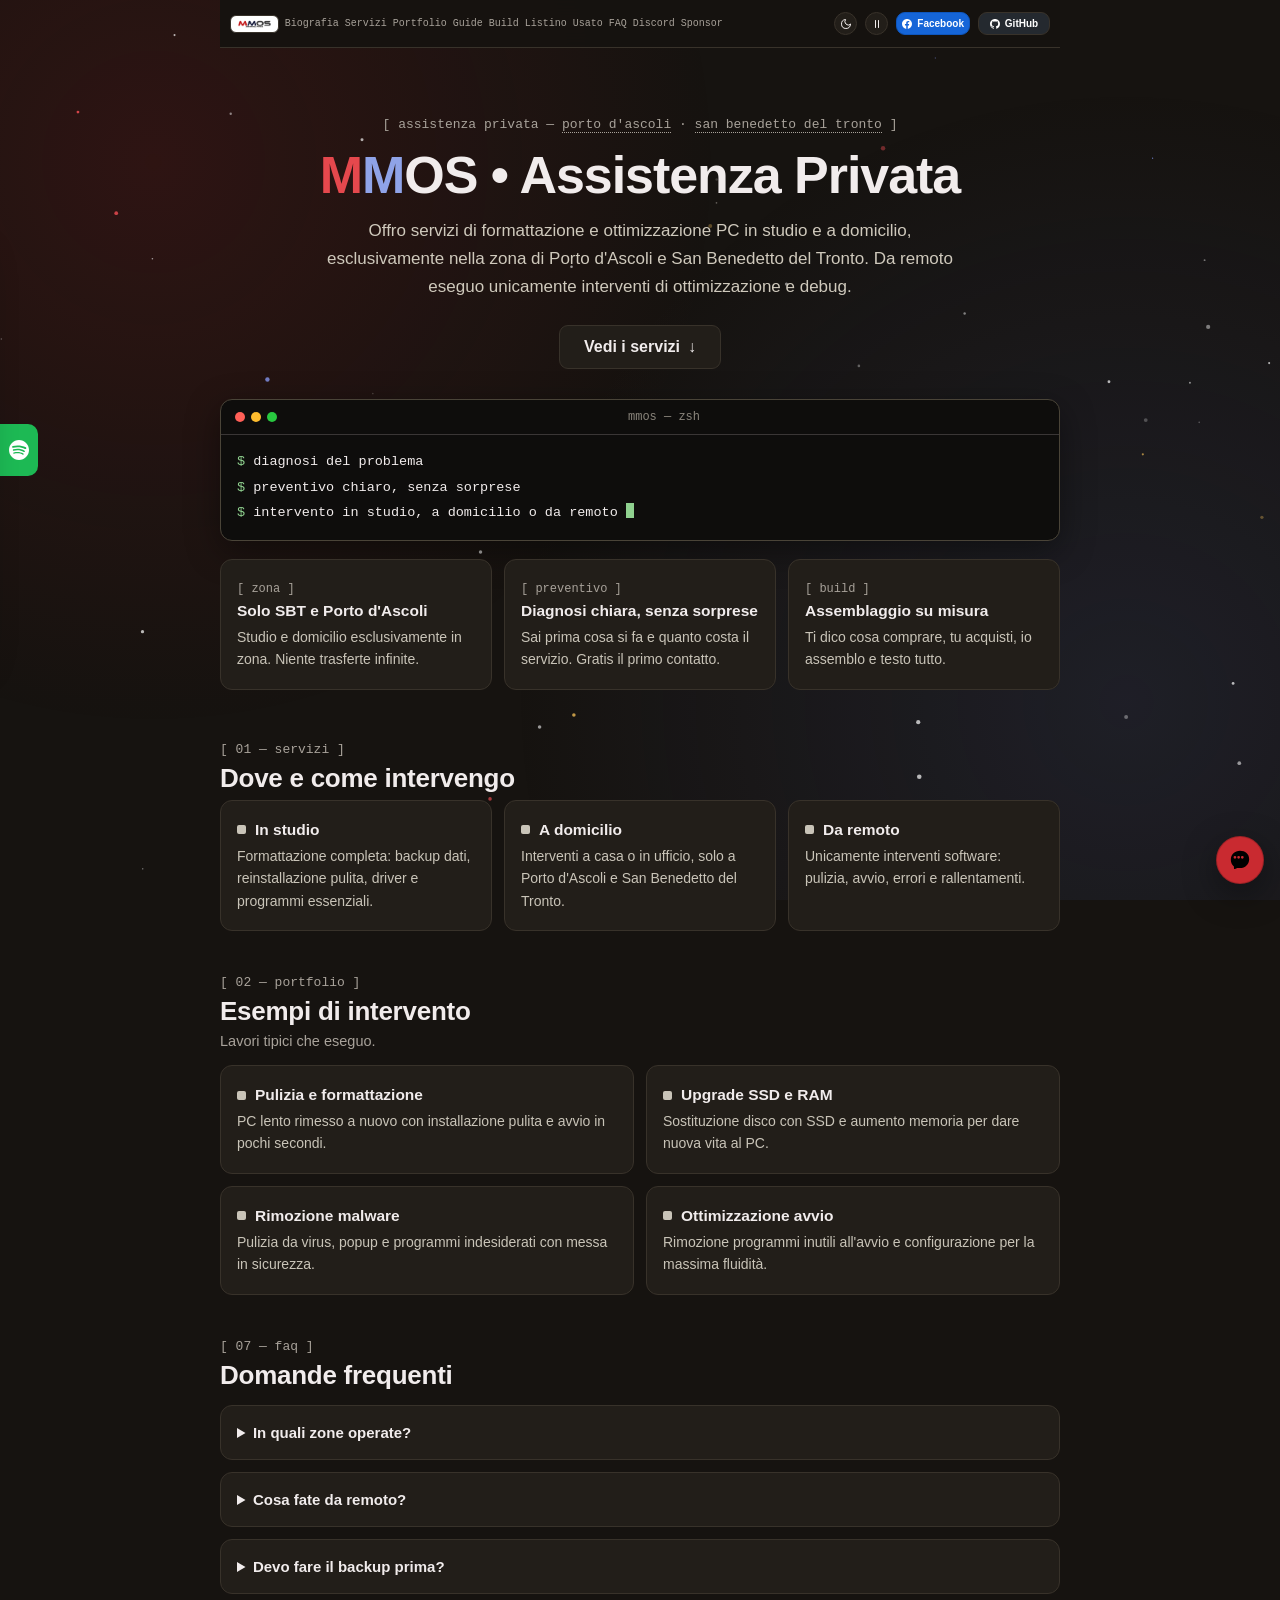
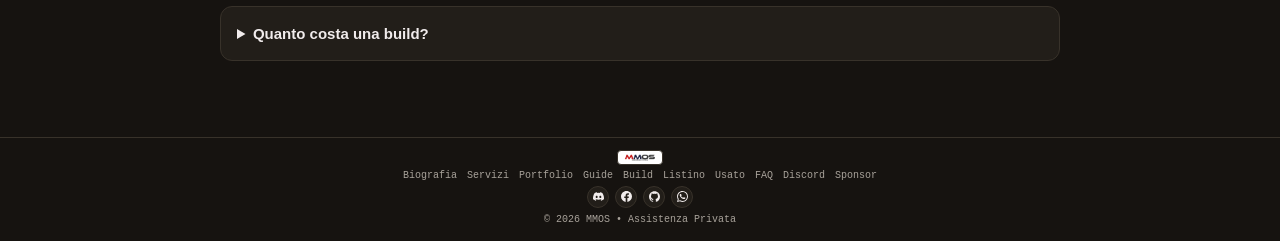
==== commit b2816476: "Nav: link pagine spostati subito a destra del logo (margin-right:auto su .nav-links)" ====
--- a/index.html
+++ b/index.html
@@ -29,7 +29,7 @@
   <meta name="twitter:image" content="https://bytestalker00.github.io/mmos/og-cover.jpg">
 
   <link rel="canonical" href="https://bytestalker00.github.io/mmos/">
-  <link rel="stylesheet" href="./styles.css?v=12">
+  <link rel="stylesheet" href="./styles.css?v=13">
 </head>
 <body>
   <canvas id="fx" aria-hidden="true"></canvas>
--- a/styles.css
+++ b/styles.css
@@ -117,7 +117,7 @@
   display:flex; gap:8px; flex-wrap:wrap; justify-content:flex-end;
 }
 .nav-links {
-  display:none; gap:6px;
+  display:none; gap:6px; margin-right:auto;
 }
 .nav-links a {
   font-family:var(--mono); font-size:10px; color:var(--muted); text-decoration:none;
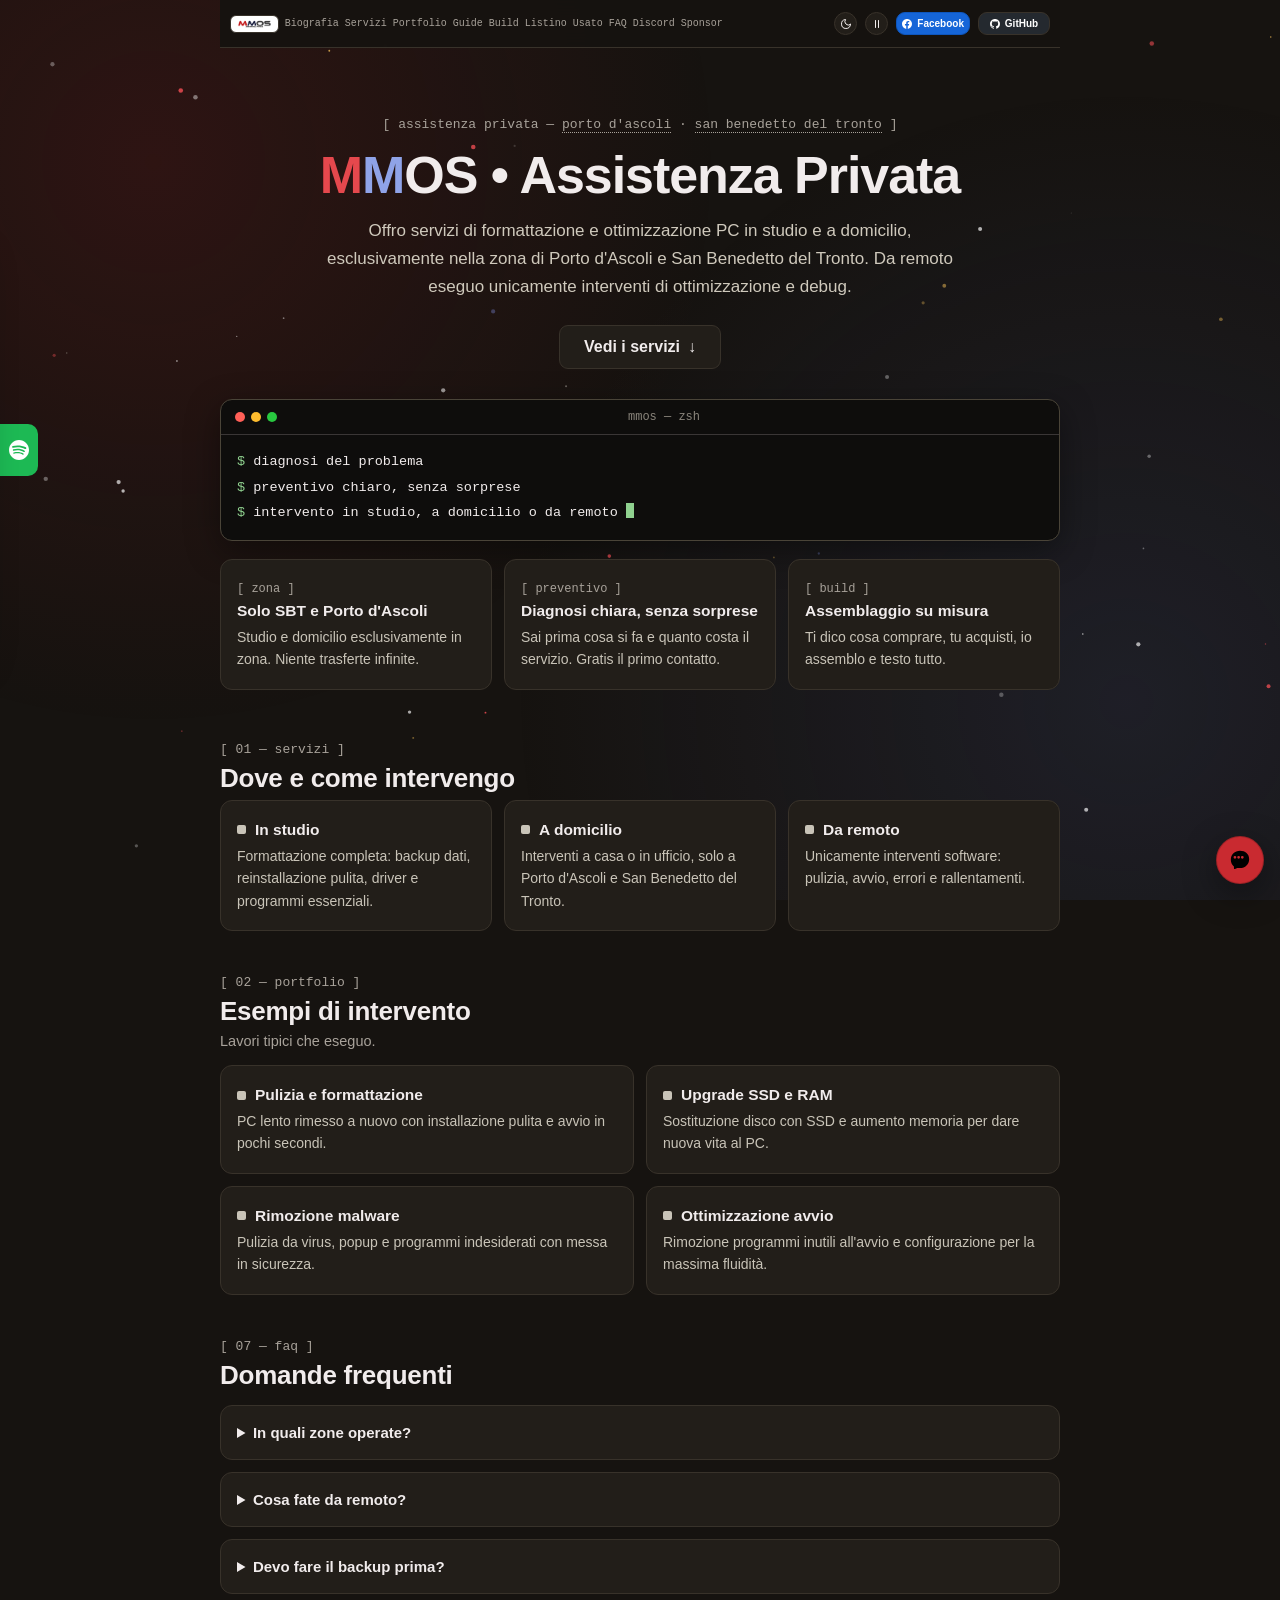
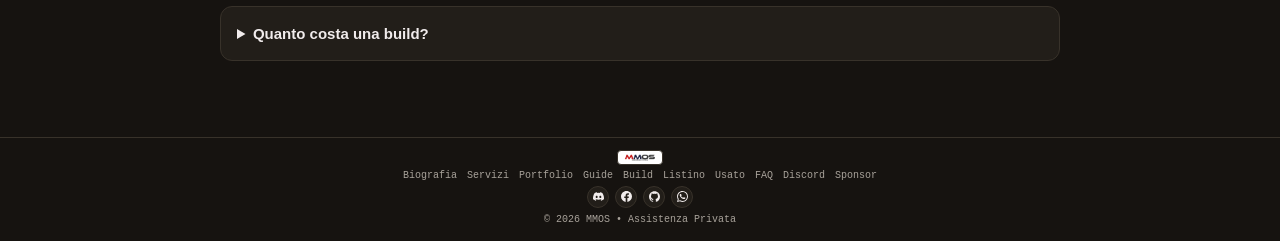
==== commit aaab021e: "Listino: prezzi tondi al 5 (45/30/35/20), sconto barrato 25-30, testo 'fino al -20%' — aggiornati an" ====
--- a/index.html
+++ b/index.html
@@ -148,6 +148,6 @@
     <div class="music-head"><svg viewBox="0 0 24 24" aria-hidden="true"><path d="M12 0C5.4 0 0 5.4 0 12s5.4 12 12 12 12-5.4 12-12S18.66 0 12 0zm5.521 17.34c-.24.359-.66.48-1.021.24-2.82-1.74-6.36-2.101-10.561-1.141-.418.122-.779-.179-.899-.539-.12-.421.18-.78.54-.9 4.56-1.021 8.52-.6 11.64 1.32.42.18.479.659.301 1.02zm1.44-3.3c-.301.42-.841.6-1.262.3-3.239-1.98-8.159-2.58-11.939-1.38-.479.12-1.02-.12-1.14-.6-.12-.48.12-1.021.6-1.141C9.6 9.9 15 10.561 18.72 12.84c.361.181.54.78.241 1.2zm.12-3.36C15.24 8.4 8.82 8.16 5.16 9.301c-.6.179-1.2-.181-1.38-.721-.18-.601.18-1.2.72-1.381 4.26-1.26 11.28-1.02 15.721 1.621.539.36.719 1.02.419 1.56-.299.421-1.02.599-1.559.3z"/></svg><span>[ mmos • playlist ]</span><button class="music-close" id="musicClose" type="button">chiudi</button></div>
     <iframe data-testid="embed-iframe" title="Playlist Spotify MMOS" style="border:0;border-radius:12px" data-spotify="1" width="100%" height="352" allow="autoplay; clipboard-write; encrypted-media; fullscreen; picture-in-picture" loading="lazy"></iframe>
   </aside>
-  <script src="./mmos.js?v=12" defer></script>
+  <script src="./mmos.js?v=13" defer></script>
 </body>
 </html>
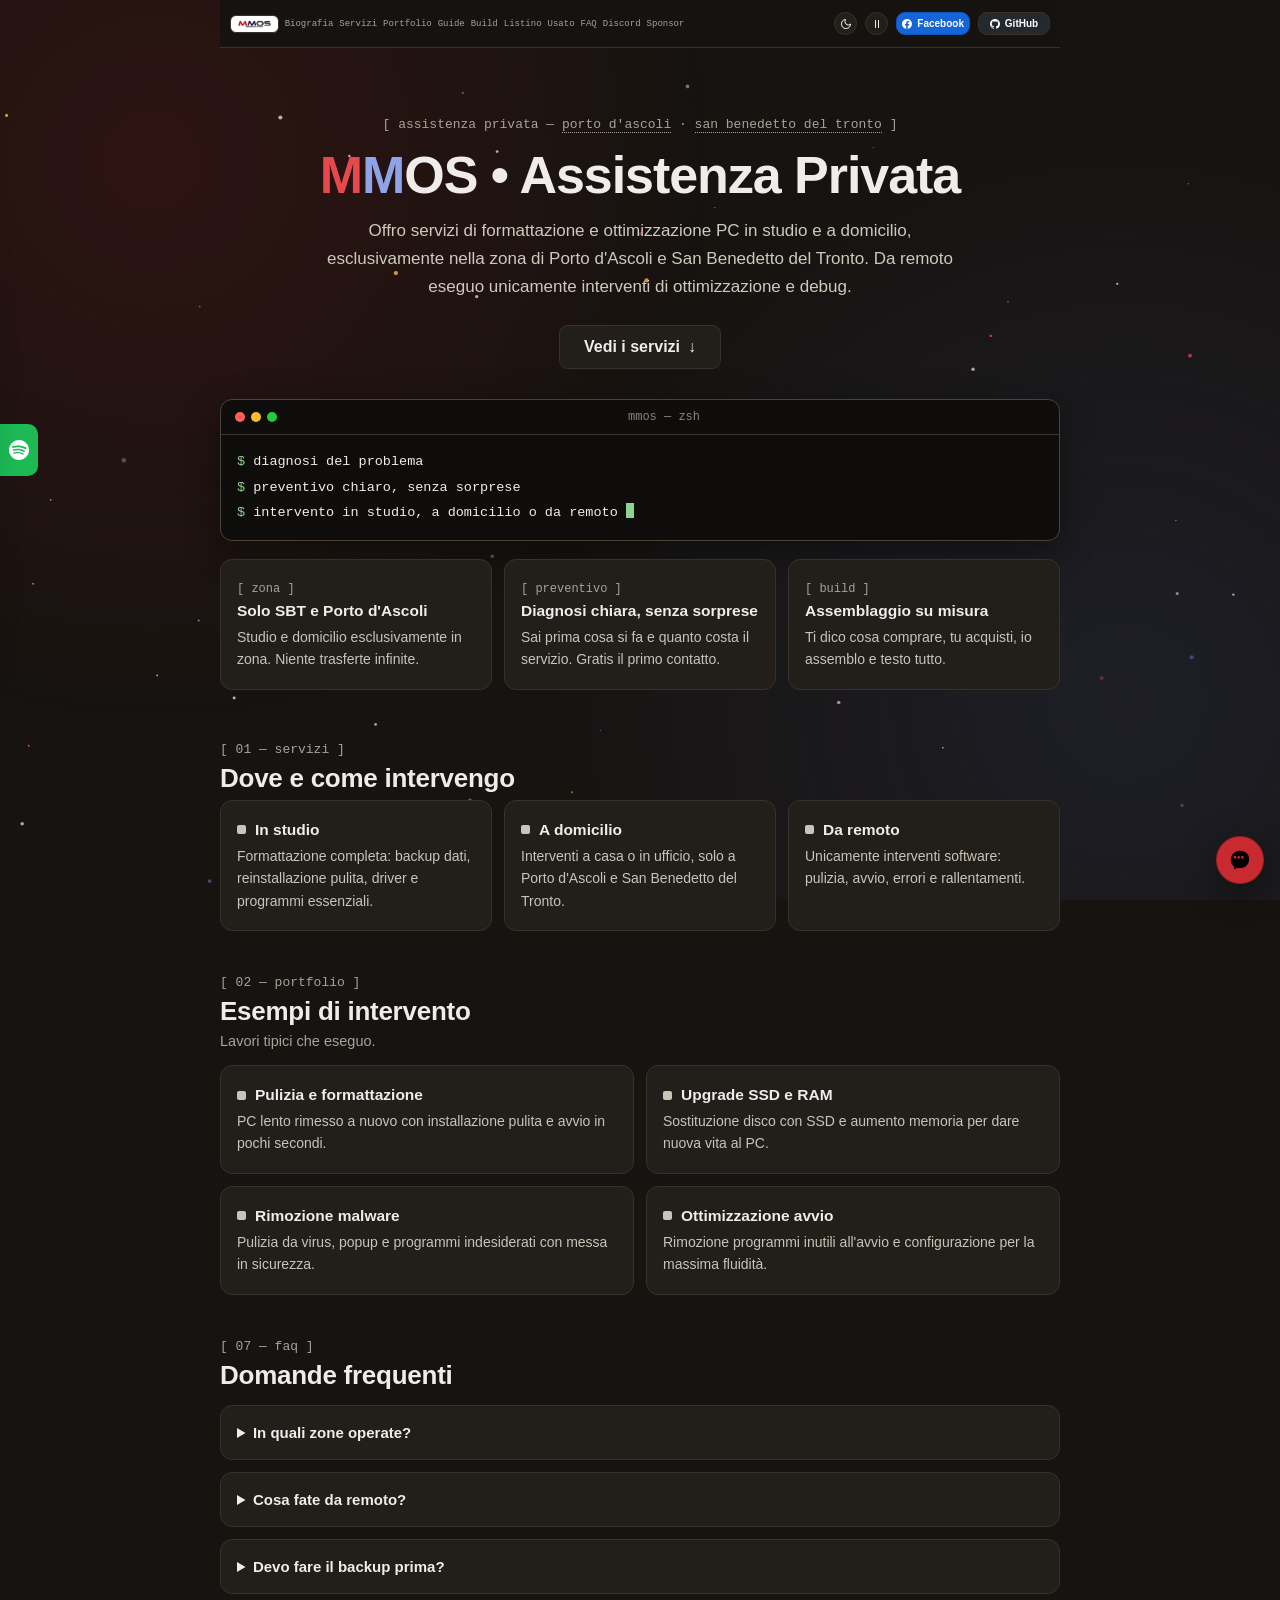
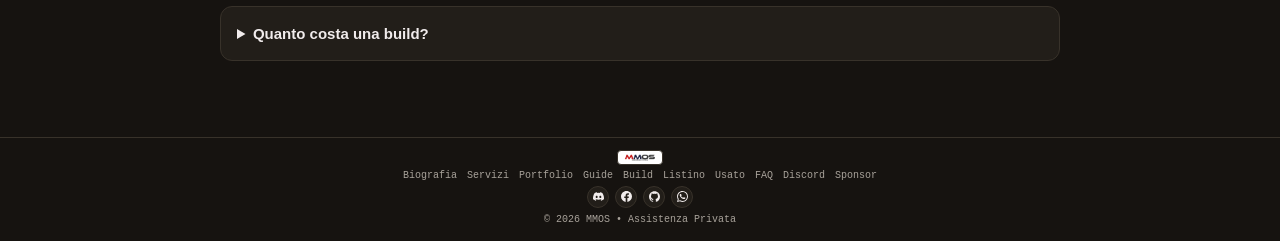
==== commit 62354502: "Nav: link visibili anche su mobile/tablet (prima nascosti sotto 1024px), subito a destra del logo co" ====
--- a/index.html
+++ b/index.html
@@ -29,7 +29,7 @@
   <meta name="twitter:image" content="https://bytestalker00.github.io/mmos/og-cover.jpg">
 
   <link rel="canonical" href="https://bytestalker00.github.io/mmos/">
-  <link rel="stylesheet" href="./styles.css?v=13">
+  <link rel="stylesheet" href="./styles.css?v=14">
 </head>
 <body>
   <canvas id="fx" aria-hidden="true"></canvas>
--- a/styles.css
+++ b/styles.css
@@ -60,7 +60,7 @@
         backdrop-filter:blur(8px);
 }
 nav img {
-  height:18px; width:auto; background:#fff; border:1px solid var(--line);
+  height:18px; width:auto; flex:0 0 auto; background:#fff; border:1px solid var(--line);
         border-radius:6px; padding:2px 5px;
 }
 nav a.logo {
@@ -114,13 +114,13 @@
   background:#24292f; border-color:var(--line);
 }
 .nav-btns {
-  display:flex; gap:8px; flex-wrap:wrap; justify-content:flex-end;
+  display:flex; gap:8px; flex-wrap:wrap; justify-content:flex-end; flex:0 0 auto;
 }
 .nav-links {
-  display:none; gap:6px; margin-right:auto;
+  display:flex; flex-wrap:wrap; gap:6px; margin-right:auto;
 }
 .nav-links a {
-  font-family:var(--mono); font-size:10px; color:var(--muted); text-decoration:none;
+  font-family:var(--mono); font-size:9px; color:var(--muted); text-decoration:none;
 }
 .nav-links a:hover {
   color:var(--ink);
@@ -158,18 +158,18 @@
 #fxBtn.on .icon-play {
   display:none;
 }
-@media(min-width:1024px) {
-.nav-links {
-  display:flex;
-}
-}
-
 @media(max-width:640px) {
 nav {
-  flex-wrap:nowrap; gap:6px; padding:10px 8px;
+  flex-wrap:wrap; gap:4px 6px; padding:8px;
 }
 nav img {
   height:18px;
+}
+.nav-links {
+  gap:2px 6px;
+}
+.nav-links a {
+  font-size:8.5px;
 }
 .nav-btns {
   gap:6px; flex-wrap:nowrap;
@@ -505,6 +505,13 @@
 .chat-panel {
   left:8px; right:8px; bottom:68px; width:auto; max-height:70vh;
 }
+/* schede build: su schermi stretti l'etichetta va sopra il testo, evita righe di 6 righe */
+.tile .spec li {
+  flex-direction:column; gap:2px;
+}
+.tile .spec b {
+  flex:none; padding-top:0;
+}
 }
 
 .music-tab {
